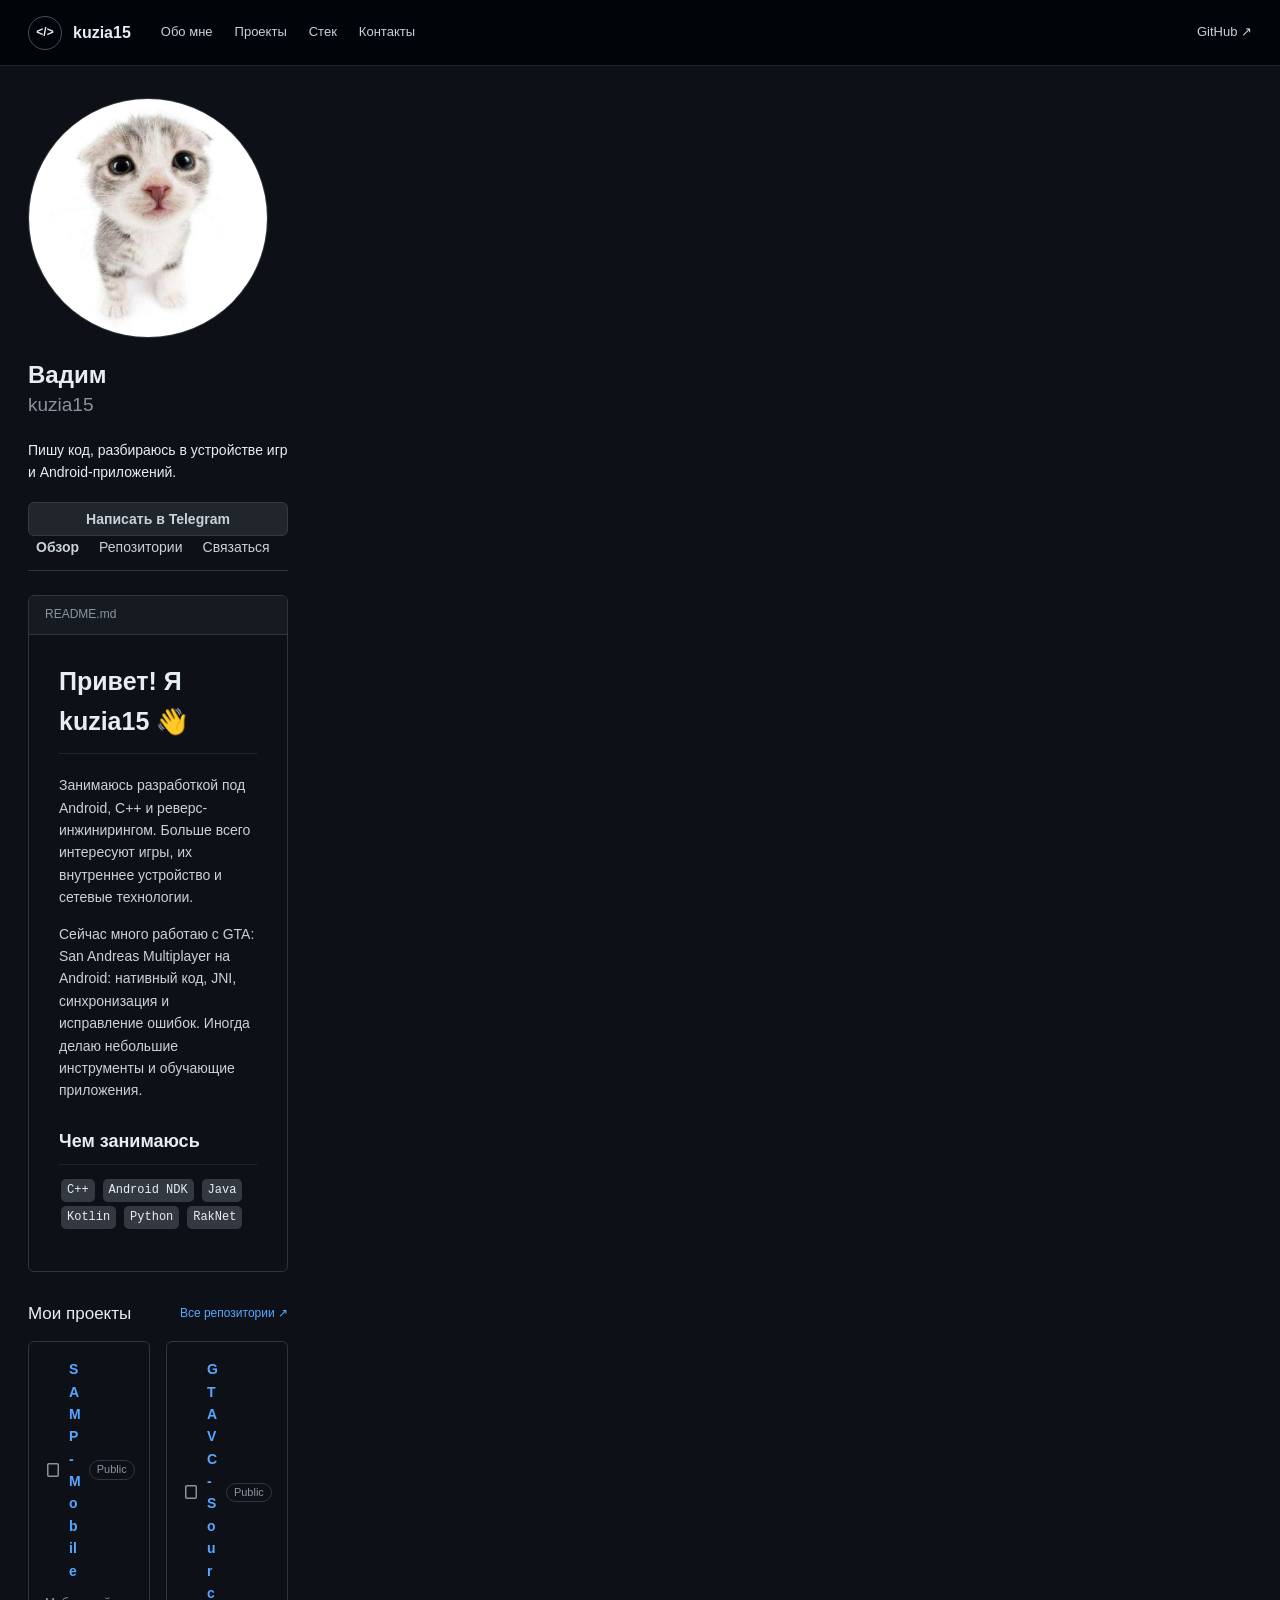
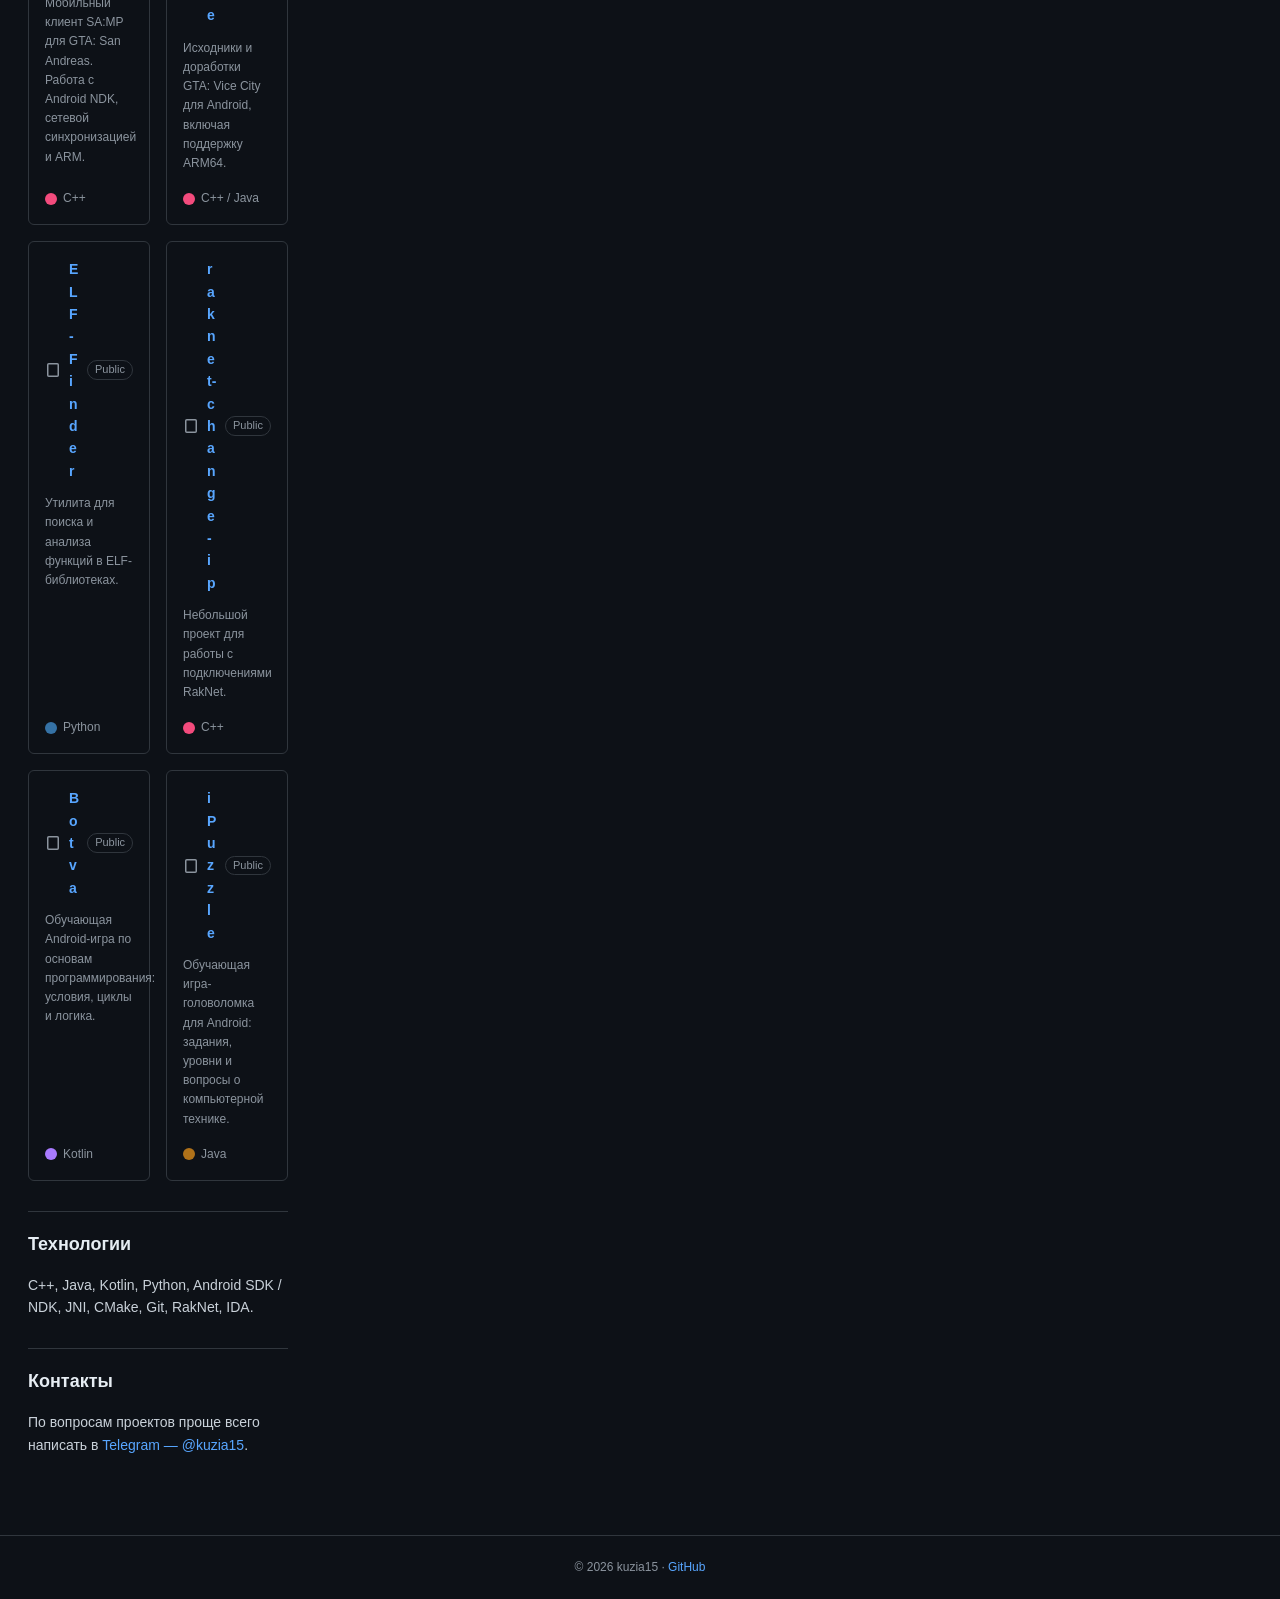
==== index.html @ 4e10a1fd "Fix HTML encoding issues in index.html" ====
<!doctype html><html lang="ru"><head><meta charset="utf-8"><meta name="viewport" content="width=device-width,initial-scale=1"><meta name="theme-color" content="#0d1117"><meta name="description" content="Разработчик на C++/C, Java, Kotlin, Python и немного реверс-инжинер"><title>kuzia15 — проекты и разработка</title><link rel="icon" href="./favicon.svg" type="image/svg+xml"><link rel="stylesheet" href="./style.css?v=5"></head><body><header class="header"><div class="header-inner"><a class="logo" href="#top"><span class="logo-mark">&lt;/&gt;</span><strong>kuzia15</strong></a><nav aria-label="Навигация"><a href="#about">Обо мне</a><a href="#projects">Проекты</a><a href="#stack">Стек</a><a href="#contacts">Контакты</a></nav><a class="header-gh" href="https://github.com/kuzia15" target="_blank" rel="noopener noreferrer">GitHub ↗</a></div></header><main id="top" class="layout"><aside class="sidebar"><img class="avatar" src="./favicon.svg" alt="Аватар kuzia15"><h1>Вадим</h1><div class="handle">kuzia15</div><p class="sidebar-bio">Пишу код, разбираюсь в устройстве игр и Android-приложений.</p><a class="follow" href="https://t.me/kuzia15" target="_blank" rel="noopener noreferrer">Написать в Telegram</a><div class="main-content"><div class="tabs"><a href="#about">Обзор</a><a href="#projects">Репозитории</a><a href="#contacts">Связаться</a></div><section id="about" class="readme"><div class="readme-label">README.md</div><div class="readme-body"><h2>Привет! Я kuzia15 👋</h2><p>Занимаюсь разработкой под Android, C++ и реверс-инжинирингом. Больше всего интересуют игры, их внутреннее устройство и сетевые технологии.</p><p>Сейчас много работаю с GTA: San Andreas Multiplayer на Android: нативный код, JNI, синхронизация и исправление ошибок. Иногда делаю небольшие инструменты и обучающие приложения.</p><h3>Чем занимаюсь</h3><p><code>C++</code> <code>Android NDK</code> <code>Java</code> <code>Kotlin</code> <code>Python</code> <code>RakNet</code></p></div></section><section id="projects" class="projects"><div class="section-heading"><h2>Мои проекты</h2><a href="https://github.com/kuzia15?tab=repositories" target="_blank" rel="noopener noreferrer">Все репозитории ↗</a></div><div class="repo-grid"><article class="repo"><div class="repo-head"><svg class="repo-icon" viewBox="0 0 16 16" fill="currentColor" aria-hidden="true"><path d="M2 2.75A1.75 1.75 0 0 1 3.75 1h8.5A1.75 1.75 0 0 1 14 2.75v10.5A1.75 1.75 0 0 1 12.25 15h-8.5A1.75 1.75 0 0 1 2 13.25Zm1.75-.25a.25.25 0 0 0-.25.25v10.5c0 .138.112.25.25.25h8.5a.25.25 0 0 0 .25-.25V2.75a.25.25 0 0 0-.25-.25Z"/></svg><a href="https://github.com/kuzia15/SAMP-Mobile" target="_blank" rel="noopener noreferrer">SAMP-Mobile</a><span class="public">Public</span></div><p>Мобильный клиент SA:MP для GTA: San Andreas. Работа с Android NDK, сетевой синхронизацией и ARM.</p><div class="repo-bottom"><span class="lang-dot cpp"></span>C++</div></article>
<article class="repo"><div class="repo-head"><svg class="repo-icon" viewBox="0 0 16 16" fill="currentColor" aria-hidden="true"><path d="M2 2.75A1.75 1.75 0 0 1 3.75 1h8.5A1.75 1.75 0 0 1 14 2.75v10.5A1.75 1.75 0 0 1 12.25 15h-8.5A1.75 1.75 0 0 1 2 13.25Zm1.75-.25a.25.25 0 0 0-.25.25v10.5c0 .138.112.25.25.25h8.5a.25.25 0 0 0 .25-.25V2.75a.25.25 0 0 0-.25-.25Z"/></svg><a href="https://github.com/kuzia15/GTAVC-Source" target="_blank" rel="noopener noreferrer">GTAVC-Source</a><span class="public">Public</span></div><p>Исходники и доработки GTA: Vice City для Android, включая поддержку ARM64.</p><div class="repo-bottom"><span class="lang-dot cpp"></span>C++ / Java</div></article>
<article class="repo"><div class="repo-head"><svg class="repo-icon" viewBox="0 0 16 16" fill="currentColor" aria-hidden="true"><path d="M2 2.75A1.75 1.75 0 0 1 3.75 1h8.5A1.75 1.75 0 0 1 14 2.75v10.5A1.75 1.75 0 0 1 12.25 15h-8.5A1.75 1.75 0 0 1 2 13.25Zm1.75-.25a.25.25 0 0 0-.25.25v10.5c0 .138.112.25.25.25h8.5a.25.25 0 0 0 .25-.25V2.75a.25.25 0 0 0-.25-.25Z"/></svg><a href="https://github.com/kuzia15/ELF-Finder" target="_blank" rel="noopener noreferrer">ELF-Finder</a><span class="public">Public</span></div><p>Утилита для поиска и анализа функций в ELF-библиотеках.</p><div class="repo-bottom"><span class="lang-dot python"></span>Python</div></article>
<article class="repo"><div class="repo-head"><svg class="repo-icon" viewBox="0 0 16 16" fill="currentColor" aria-hidden="true"><path d="M2 2.75A1.75 1.75 0 0 1 3.75 1h8.5A1.75 1.75 0 0 1 14 2.75v10.5A1.75 1.75 0 0 1 12.25 15h-8.5A1.75 1.75 0 0 1 2 13.25Zm1.75-.25a.25.25 0 0 0-.25.25v10.5c0 .138.112.25.25.25h8.5a.25.25 0 0 0 .25-.25V2.75a.25.25 0 0 0-.25-.25Z"/></svg><a href="https://github.com/kuzia15/raknet-change-ip" target="_blank" rel="noopener noreferrer">raknet-change-ip</a><span class="public">Public</span></div><p>Небольшой проект для работы с подключениями RakNet.</p><div class="repo-bottom"><span class="lang-dot cpp"></span>C++</div></article>
<article class="repo"><div class="repo-head"><svg class="repo-icon" viewBox="0 0 16 16" fill="currentColor" aria-hidden="true"><path d="M2 2.75A1.75 1.75 0 0 1 3.75 1h8.5A1.75 1.75 0 0 1 14 2.75v10.5A1.75 1.75 0 0 1 12.25 15h-8.5A1.75 1.75 0 0 1 2 13.25Zm1.75-.25a.25.25 0 0 0-.25.25v10.5c0 .138.112.25.25.25h8.5a.25.25 0 0 0 .25-.25V2.75a.25.25 0 0 0-.25-.25Z"/></svg><a href="https://github.com/kuzia15/Botva" target="_blank" rel="noopener noreferrer">Botva</a><span class="public">Public</span></div><p>Обучающая Android-игра по основам программирования: условия, циклы и логика.</p><div class="repo-bottom"><span class="lang-dot kotlin"></span>Kotlin</div></article>
<article class="repo"><div class="repo-head"><svg class="repo-icon" viewBox="0 0 16 16" fill="currentColor" aria-hidden="true"><path d="M2 2.75A1.75 1.75 0 0 1 3.75 1h8.5A1.75 1.75 0 0 1 14 2.75v10.5A1.75 1.75 0 0 1 12.25 15h-8.5A1.75 1.75 0 0 1 2 13.25Zm1.75-.25a.25.25 0 0 0-.25.25v10.5c0 .138.112.25.25.25h8.5a.25.25 0 0 0 .25-.25V2.75a.25.25 0 0 0-.25-.25Z"/></svg><a href="https://github.com/kuzia15/iPuzzle" target="_blank" rel="noopener noreferrer">iPuzzle</a><span class="public">Public</span></div><p>Обучающая игра-головоломка для Android: задания, уровни и вопросы о компьютерной технике.</p><div class="repo-bottom"><span class="lang-dot java"></span>Java</div></article></div></section><section id="stack" class="section-box"><h2>Технологии</h2><p>C++, Java, Kotlin, Python, Android SDK / NDK, JNI, CMake, Git, RakNet, IDA.</p></section><section id="contacts" class="section-box"><h2>Контакты</h2><p>По вопросам проектов проще всего написать в <a href="https://t.me/kuzia15" target="_blank" rel="noopener noreferrer">Telegram — @kuzia15</a>.</p></section></div></main><footer>© 2026 kuzia15 · <a href="https://github.com/kuzia15">GitHub</a></footer></body></html>
---- style.css ----
:root{color-scheme:dark;--bg:#0d1117;--panel:#0d1117;--border:#30363d;--text:#e6edf3;--muted:#8b949e;--link:#58a6ff;--subtle:#161b22}*{box-sizing:border-box}html{scroll-behavior:smooth;scroll-padding-top:90px}body{margin:0;background:var(--bg);color:var(--text);font:14px/1.6 -apple-system,BlinkMacSystemFont,"Segoe UI",sans-serif}a{color:var(--link);text-decoration:none}a:hover{text-decoration:underline}a:focus-visible{outline:2px solid var(--link);outline-offset:3px}h1,h2,h3,p{margin-top:0}.header{background:#010409;border-bottom:1px solid #21262d}.header-inner{max-width:1280px;margin:auto;min-height:65px;padding:12px 28px;display:flex;align-items:center;gap:30px}.logo{display:flex;gap:11px;align-items:center;color:var(--text);font-size:16px}.logo:hover{text-decoration:none}.logo-mark{width:34px;height:34px;border:1px solid #484f58;border-radius:50%;display:grid;place-items:center;font-size:12px;font-weight:700}.header nav{display:flex;gap:22px;flex:1}.header nav a,.header-gh{color:#c9d1d9;font-size:13px}.layout{max-width:1280px;margin:32px auto 65px;padding:0 28px;display:grid;grid-template-columns:260px minmax(0,1fr);gap:32px}.sidebar{min-width:0}.avatar{width:100%;max-width:240px;aspect-ratio:1;object-fit:cover;border:1px solid var(--border);border-radius:50%;background:var(--subtle)}.sidebar h1{font-size:24px;line-height:1.25;margin:16px 0 0}.handle{font-size:19px;color:var(--muted);font-weight:300}.sidebar-bio{margin:18px 0}.follow{display:block;text-align:center;background:#21262d;color:#c9d1d9;border:1px solid #363b42;border-radius:6px;font-weight:600;padding:5px 10px}.follow:hover{background:#30363d;text-decoration:none}.sidebar-links{display:flex;flex-direction:column;gap:8px;margin-top:22px}.sidebar-links a{color:#c9d1d9}.main-content{min-width:0}.tabs{display:flex;gap:20px;border-bottom:1px solid var(--border);margin-bottom:24px;padding:0 8px 12px}.tabs a{color:#c9d1d9}.tabs a:first-child{font-weight:600}.readme{border:1px solid var(--border);border-radius:6px;overflow:hidden}.readme-label{background:var(--subtle);padding:9px 16px;border-bottom:1px solid var(--border);font-size:12px;color:var(--muted)}.readme-body{padding:26px 30px}.readme h2{font-size:25px;border-bottom:1px solid #21262d;padding-bottom:12px}.readme h3{font-size:18px;margin:25px 0 12px;border-bottom:1px solid #21262d;padding-bottom:8px}.readme p{color:#c9d1d9}.readme code{display:inline-block;background:#6e768166;padding:2px 6px;margin:2px;border-radius:5px;color:#e6edf3;font-size:12px}.section-heading{display:flex;justify-content:space-between;align-items:center;gap:10px;margin:28px 0 14px}.section-heading h2{font-size:17px;font-weight:500;margin:0}.section-heading>a{font-size:12px}.repo-grid{display:grid;grid-template-columns:repeat(2,minmax(0,1fr));gap:16px}.repo{border:1px solid var(--border);border-radius:6px;padding:16px;min-height:145px;display:flex;flex-direction:column}.repo:hover{border-color:#484f58}.repo-head{display:flex;align-items:center;gap:8px;min-width:0}.repo-icon{height:16px;width:16px;flex-shrink:0;color:var(--muted)}.repo-head a{font-weight:600;overflow-wrap:anywhere}.public{border:1px solid var(--border);border-radius:20px;padding:0 7px;font-size:11px;color:var(--muted);margin-left:auto}.repo p{font-size:12px;color:var(--muted);margin:12px 0 16px}.repo-bottom{margin-top:auto;color:var(--muted);font-size:12px;display:flex;align-items:center;gap:6px}.lang-dot{width:12px;height:12px;border-radius:50%;display:inline-block}.cpp{background:#f34b7d}.python{background:#3572a5}.kotlin{background:#a97bff}.java{background:#b07219}.section-box{margin-top:30px;border-top:1px solid var(--border);padding-top:18px}.section-box h2{font-size:18px}.section-box p{color:#c9d1d9}footer{border-top:1px solid var(--border);padding:22px;text-align:center;font-size:12px;color:var(--muted)}@media(max-width:850px){.layout{grid-template-columns:200px minmax(0,1fr);gap:24px}.header-inner{padding:12px 18px}.repo-grid{grid-template-columns:1fr}}@media(max-width:650px){.header-inner{flex-wrap:wrap;gap:10px}.header nav{order:3;width:100%;flex:auto;overflow-x:auto;gap:18px;white-space:nowrap}.header-gh{margin-left:auto}.layout{display:block;padding:0 16px;margin:20px auto 45px}.sidebar{display:grid;grid-template-columns:75px minmax(0,1fr);column-gap:15px;align-items:start;margin-bottom:26px}.avatar{width:75px;grid-row:span 3}.sidebar h1{margin:2px 0 0;font-size:21px}.handle{font-size:15px}.sidebar-bio{margin:3px 0 0;font-size:13px}.follow,.sidebar-links{grid-column:1/-1}.follow{margin-top:14px}.sidebar-links{flex-direction:row;flex-wrap:wrap;gap:8px 16px;margin-top:12px}.tabs{gap:16px;overflow-x:auto;white-space:nowrap}.readme-body{padding:20px 17px}.readme h2{font-size:21px}.section-heading{align-items:flex-start}.repo-grid{grid-template-columns:1fr}.repo{min-height:130px}}@media(prefers-reduced-motion:reduce){html{scroll-behavior:auto}}
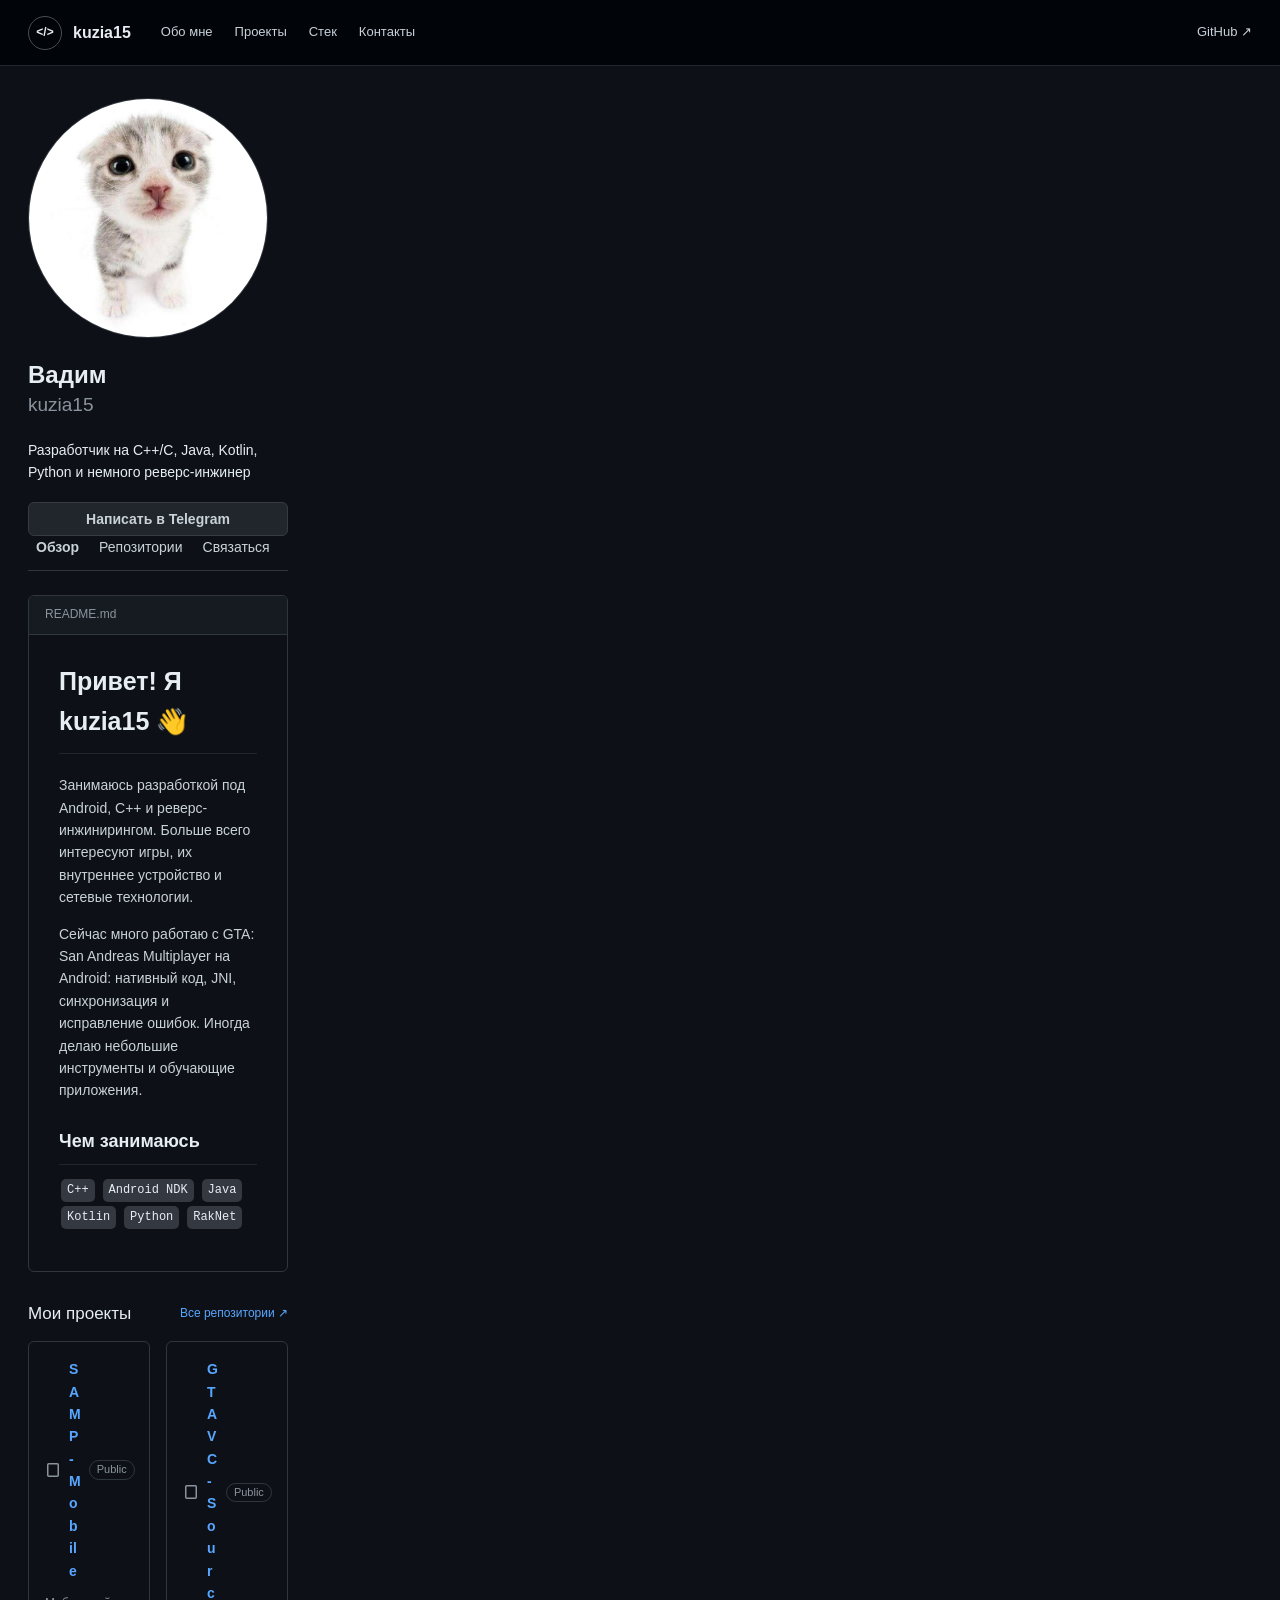
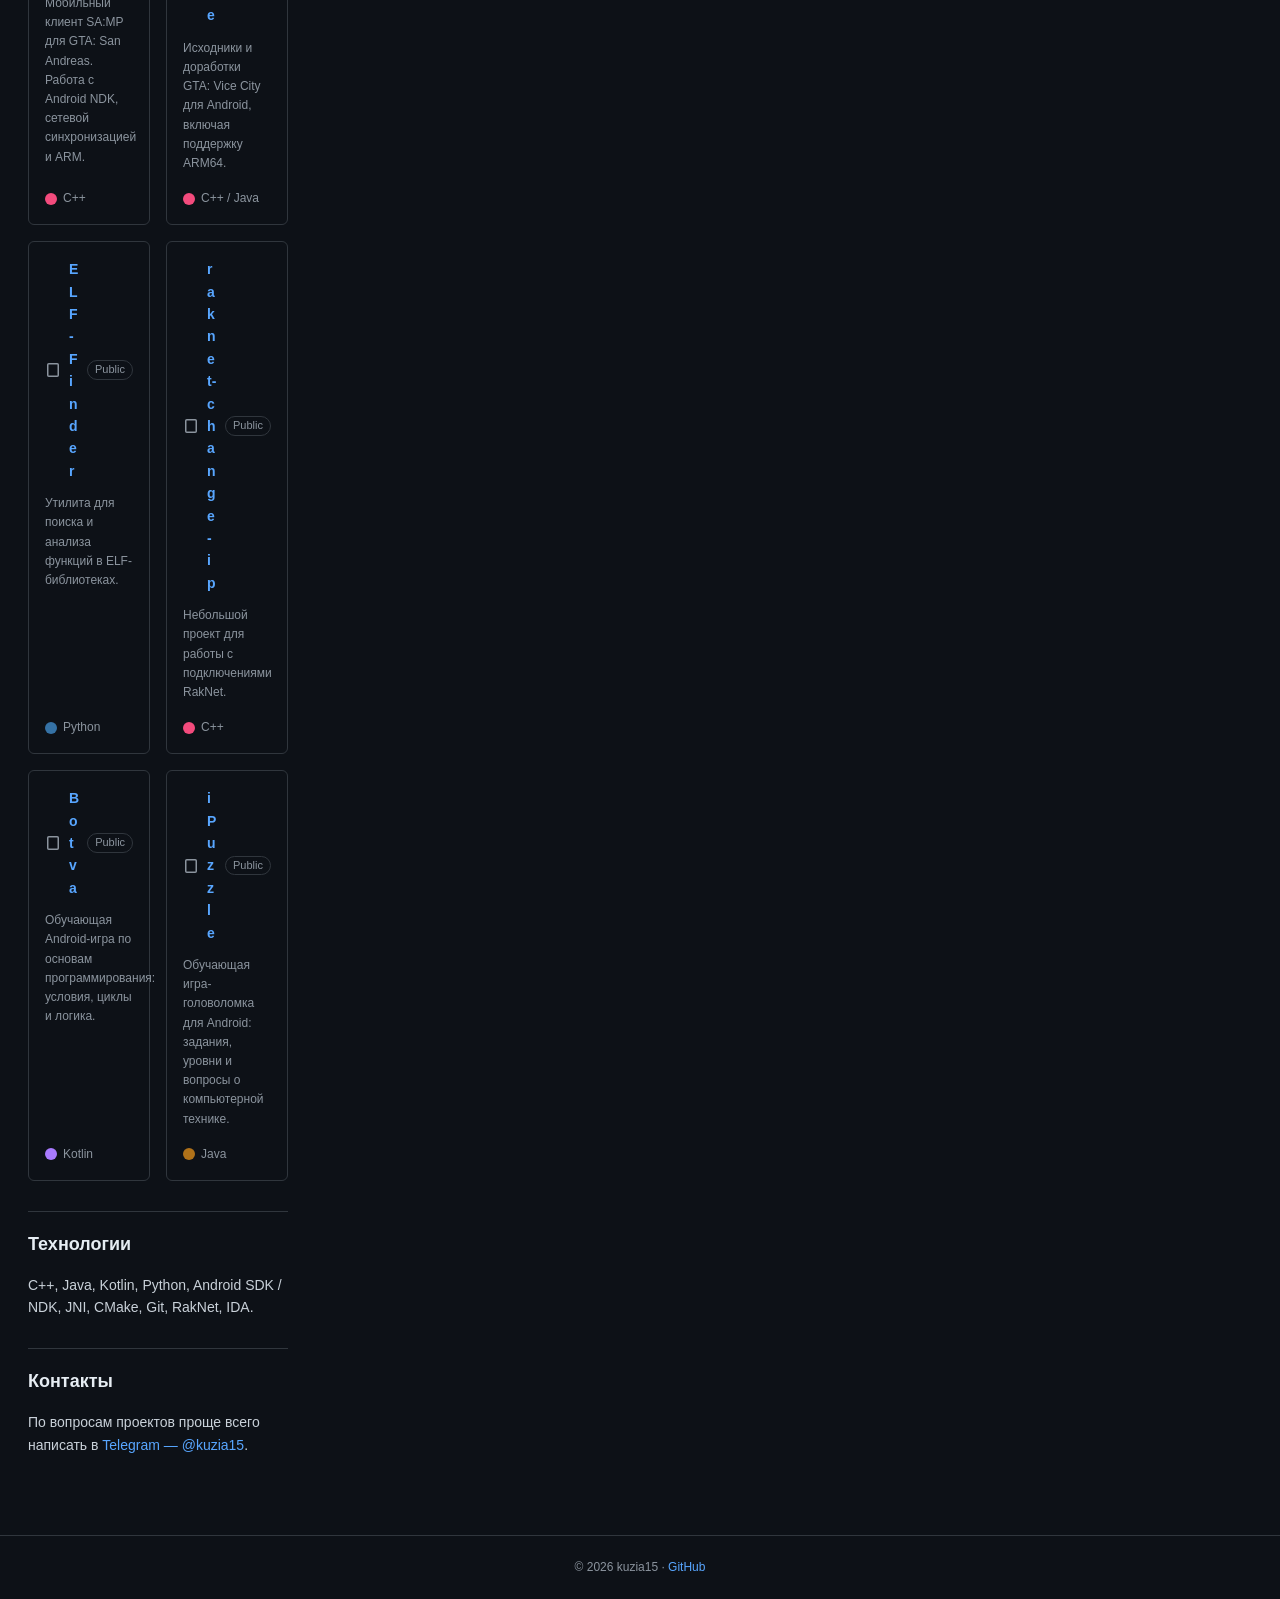
==== commit abf3a25e: "Fix HTML encoding issues in index.html" ====
--- a/index.html
+++ b/index.html
@@ -1,4 +1,4 @@
-<!doctype html><html lang="ru"><head><meta charset="utf-8"><meta name="viewport" content="width=device-width,initial-scale=1"><meta name="theme-color" content="#0d1117"><meta name="description" content="Разработчик на C++/C, Java, Kotlin, Python и немного реверс-инжинер"><title>kuzia15 — проекты и разработка</title><link rel="icon" href="./favicon.svg" type="image/svg+xml"><link rel="stylesheet" href="./style.css?v=5"></head><body><header class="header"><div class="header-inner"><a class="logo" href="#top"><span class="logo-mark">&lt;/&gt;</span><strong>kuzia15</strong></a><nav aria-label="Навигация"><a href="#about">Обо мне</a><a href="#projects">Проекты</a><a href="#stack">Стек</a><a href="#contacts">Контакты</a></nav><a class="header-gh" href="https://github.com/kuzia15" target="_blank" rel="noopener noreferrer">GitHub ↗</a></div></header><main id="top" class="layout"><aside class="sidebar"><img class="avatar" src="./favicon.svg" alt="Аватар kuzia15"><h1>Вадим</h1><div class="handle">kuzia15</div><p class="sidebar-bio">Пишу код, разбираюсь в устройстве игр и Android-приложений.</p><a class="follow" href="https://t.me/kuzia15" target="_blank" rel="noopener noreferrer">Написать в Telegram</a><div class="main-content"><div class="tabs"><a href="#about">Обзор</a><a href="#projects">Репозитории</a><a href="#contacts">Связаться</a></div><section id="about" class="readme"><div class="readme-label">README.md</div><div class="readme-body"><h2>Привет! Я kuzia15 👋</h2><p>Занимаюсь разработкой под Android, C++ и реверс-инжинирингом. Больше всего интересуют игры, их внутреннее устройство и сетевые технологии.</p><p>Сейчас много работаю с GTA: San Andreas Multiplayer на Android: нативный код, JNI, синхронизация и исправление ошибок. Иногда делаю небольшие инструменты и обучающие приложения.</p><h3>Чем занимаюсь</h3><p><code>C++</code> <code>Android NDK</code> <code>Java</code> <code>Kotlin</code> <code>Python</code> <code>RakNet</code></p></div></section><section id="projects" class="projects"><div class="section-heading"><h2>Мои проекты</h2><a href="https://github.com/kuzia15?tab=repositories" target="_blank" rel="noopener noreferrer">Все репозитории ↗</a></div><div class="repo-grid"><article class="repo"><div class="repo-head"><svg class="repo-icon" viewBox="0 0 16 16" fill="currentColor" aria-hidden="true"><path d="M2 2.75A1.75 1.75 0 0 1 3.75 1h8.5A1.75 1.75 0 0 1 14 2.75v10.5A1.75 1.75 0 0 1 12.25 15h-8.5A1.75 1.75 0 0 1 2 13.25Zm1.75-.25a.25.25 0 0 0-.25.25v10.5c0 .138.112.25.25.25h8.5a.25.25 0 0 0 .25-.25V2.75a.25.25 0 0 0-.25-.25Z"/></svg><a href="https://github.com/kuzia15/SAMP-Mobile" target="_blank" rel="noopener noreferrer">SAMP-Mobile</a><span class="public">Public</span></div><p>Мобильный клиент SA:MP для GTA: San Andreas. Работа с Android NDK, сетевой синхронизацией и ARM.</p><div class="repo-bottom"><span class="lang-dot cpp"></span>C++</div></article>
+<!doctype html><html lang="ru"><head><meta charset="utf-8"><meta name="viewport" content="width=device-width,initial-scale=1"><meta name="theme-color" content="#0d1117"><meta name="description" content="Разработчик на C++/C, Java, Kotlin, Python и немного реверс-инжинер"><title>kuzia15 — проекты и разработка</title><link rel="icon" href="./favicon.svg" type="image/svg+xml"><link rel="stylesheet" href="./style.css?v=5"></head><body><header class="header"><div class="header-inner"><a class="logo" href="#top"><span class="logo-mark">&lt;/&gt;</span><strong>kuzia15</strong></a><nav aria-label="Навигация"><a href="#about">Обо мне</a><a href="#projects">Проекты</a><a href="#stack">Стек</a><a href="#contacts">Контакты</a></nav><a class="header-gh" href="https://github.com/kuzia15" target="_blank" rel="noopener noreferrer">GitHub ↗</a></div></header><main id="top" class="layout"><aside class="sidebar"><img class="avatar" src="./favicon.svg" alt="Аватар kuzia15"><h1>Вадим</h1><div class="handle">kuzia15</div><p class="sidebar-bio">Разработчик на C++/C, Java, Kotlin, Python и немного реверс-инжинер</p><a class="follow" href="https://t.me/kuzia15" target="_blank" rel="noopener noreferrer">Написать в Telegram</a><div class="main-content"><div class="tabs"><a href="#about">Обзор</a><a href="#projects">Репозитории</a><a href="#contacts">Связаться</a></div><section id="about" class="readme"><div class="readme-label">README.md</div><div class="readme-body"><h2>Привет! Я kuzia15 👋</h2><p>Занимаюсь разработкой под Android, C++ и реверс-инжинирингом. Больше всего интересуют игры, их внутреннее устройство и сетевые технологии.</p><p>Сейчас много работаю с GTA: San Andreas Multiplayer на Android: нативный код, JNI, синхронизация и исправление ошибок. Иногда делаю небольшие инструменты и обучающие приложения.</p><h3>Чем занимаюсь</h3><p><code>C++</code> <code>Android NDK</code> <code>Java</code> <code>Kotlin</code> <code>Python</code> <code>RakNet</code></p></div></section><section id="projects" class="projects"><div class="section-heading"><h2>Мои проекты</h2><a href="https://github.com/kuzia15?tab=repositories" target="_blank" rel="noopener noreferrer">Все репозитории ↗</a></div><div class="repo-grid"><article class="repo"><div class="repo-head"><svg class="repo-icon" viewBox="0 0 16 16" fill="currentColor" aria-hidden="true"><path d="M2 2.75A1.75 1.75 0 0 1 3.75 1h8.5A1.75 1.75 0 0 1 14 2.75v10.5A1.75 1.75 0 0 1 12.25 15h-8.5A1.75 1.75 0 0 1 2 13.25Zm1.75-.25a.25.25 0 0 0-.25.25v10.5c0 .138.112.25.25.25h8.5a.25.25 0 0 0 .25-.25V2.75a.25.25 0 0 0-.25-.25Z"/></svg><a href="https://github.com/kuzia15/SAMP-Mobile" target="_blank" rel="noopener noreferrer">SAMP-Mobile</a><span class="public">Public</span></div><p>Мобильный клиент SA:MP для GTA: San Andreas. Работа с Android NDK, сетевой синхронизацией и ARM.</p><div class="repo-bottom"><span class="lang-dot cpp"></span>C++</div></article>
 <article class="repo"><div class="repo-head"><svg class="repo-icon" viewBox="0 0 16 16" fill="currentColor" aria-hidden="true"><path d="M2 2.75A1.75 1.75 0 0 1 3.75 1h8.5A1.75 1.75 0 0 1 14 2.75v10.5A1.75 1.75 0 0 1 12.25 15h-8.5A1.75 1.75 0 0 1 2 13.25Zm1.75-.25a.25.25 0 0 0-.25.25v10.5c0 .138.112.25.25.25h8.5a.25.25 0 0 0 .25-.25V2.75a.25.25 0 0 0-.25-.25Z"/></svg><a href="https://github.com/kuzia15/GTAVC-Source" target="_blank" rel="noopener noreferrer">GTAVC-Source</a><span class="public">Public</span></div><p>Исходники и доработки GTA: Vice City для Android, включая поддержку ARM64.</p><div class="repo-bottom"><span class="lang-dot cpp"></span>C++ / Java</div></article>
 <article class="repo"><div class="repo-head"><svg class="repo-icon" viewBox="0 0 16 16" fill="currentColor" aria-hidden="true"><path d="M2 2.75A1.75 1.75 0 0 1 3.75 1h8.5A1.75 1.75 0 0 1 14 2.75v10.5A1.75 1.75 0 0 1 12.25 15h-8.5A1.75 1.75 0 0 1 2 13.25Zm1.75-.25a.25.25 0 0 0-.25.25v10.5c0 .138.112.25.25.25h8.5a.25.25 0 0 0 .25-.25V2.75a.25.25 0 0 0-.25-.25Z"/></svg><a href="https://github.com/kuzia15/ELF-Finder" target="_blank" rel="noopener noreferrer">ELF-Finder</a><span class="public">Public</span></div><p>Утилита для поиска и анализа функций в ELF-библиотеках.</p><div class="repo-bottom"><span class="lang-dot python"></span>Python</div></article>
 <article class="repo"><div class="repo-head"><svg class="repo-icon" viewBox="0 0 16 16" fill="currentColor" aria-hidden="true"><path d="M2 2.75A1.75 1.75 0 0 1 3.75 1h8.5A1.75 1.75 0 0 1 14 2.75v10.5A1.75 1.75 0 0 1 12.25 15h-8.5A1.75 1.75 0 0 1 2 13.25Zm1.75-.25a.25.25 0 0 0-.25.25v10.5c0 .138.112.25.25.25h8.5a.25.25 0 0 0 .25-.25V2.75a.25.25 0 0 0-.25-.25Z"/></svg><a href="https://github.com/kuzia15/raknet-change-ip" target="_blank" rel="noopener noreferrer">raknet-change-ip</a><span class="public">Public</span></div><p>Небольшой проект для работы с подключениями RakNet.</p><div class="repo-bottom"><span class="lang-dot cpp"></span>C++</div></article>
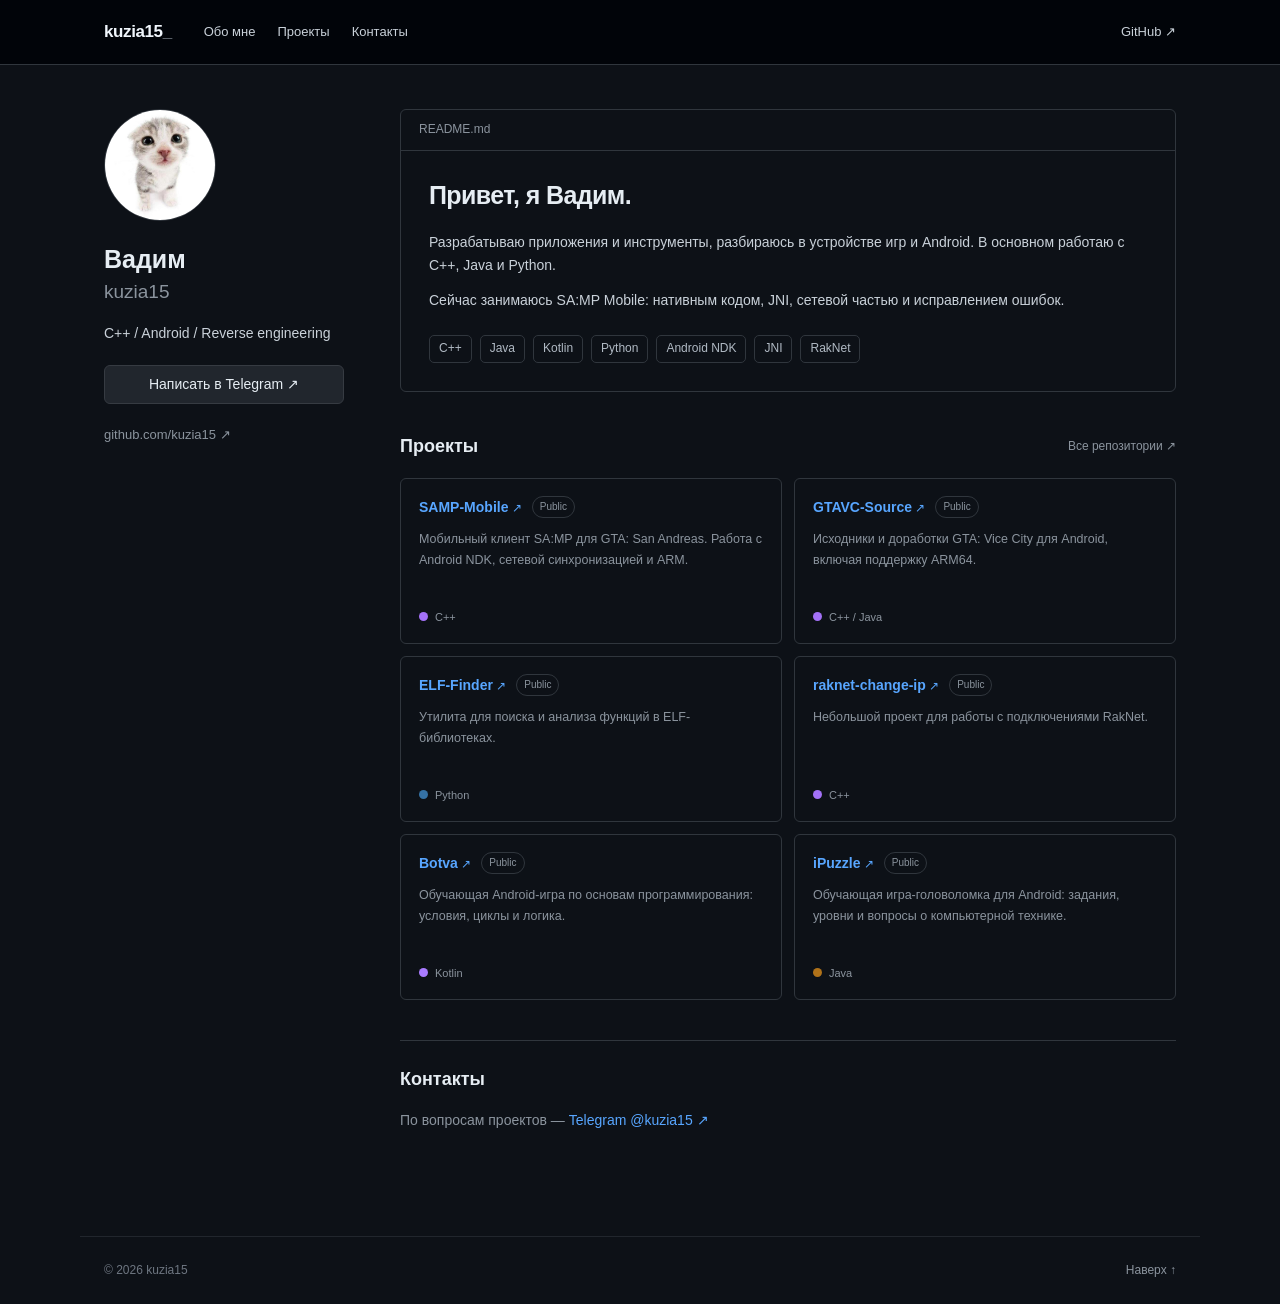
==== commit 5aa6b199: "Add files via upload" ====
--- a/index.html
+++ b/index.html
@@ -1,6 +1,84 @@
-<!doctype html><html lang="ru"><head><meta charset="utf-8"><meta name="viewport" content="width=device-width,initial-scale=1"><meta name="theme-color" content="#0d1117"><meta name="description" content="Разработчик на C++/C, Java, Kotlin, Python и немного реверс-инжинер"><title>kuzia15 — проекты и разработка</title><link rel="icon" href="./favicon.svg" type="image/svg+xml"><link rel="stylesheet" href="./style.css?v=5"></head><body><header class="header"><div class="header-inner"><a class="logo" href="#top"><span class="logo-mark">&lt;/&gt;</span><strong>kuzia15</strong></a><nav aria-label="Навигация"><a href="#about">Обо мне</a><a href="#projects">Проекты</a><a href="#stack">Стек</a><a href="#contacts">Контакты</a></nav><a class="header-gh" href="https://github.com/kuzia15" target="_blank" rel="noopener noreferrer">GitHub ↗</a></div></header><main id="top" class="layout"><aside class="sidebar"><img class="avatar" src="./favicon.svg" alt="Аватар kuzia15"><h1>Вадим</h1><div class="handle">kuzia15</div><p class="sidebar-bio">Разработчик на C++/C, Java, Kotlin, Python и немного реверс-инжинер</p><a class="follow" href="https://t.me/kuzia15" target="_blank" rel="noopener noreferrer">Написать в Telegram</a><div class="main-content"><div class="tabs"><a href="#about">Обзор</a><a href="#projects">Репозитории</a><a href="#contacts">Связаться</a></div><section id="about" class="readme"><div class="readme-label">README.md</div><div class="readme-body"><h2>Привет! Я kuzia15 👋</h2><p>Занимаюсь разработкой под Android, C++ и реверс-инжинирингом. Больше всего интересуют игры, их внутреннее устройство и сетевые технологии.</p><p>Сейчас много работаю с GTA: San Andreas Multiplayer на Android: нативный код, JNI, синхронизация и исправление ошибок. Иногда делаю небольшие инструменты и обучающие приложения.</p><h3>Чем занимаюсь</h3><p><code>C++</code> <code>Android NDK</code> <code>Java</code> <code>Kotlin</code> <code>Python</code> <code>RakNet</code></p></div></section><section id="projects" class="projects"><div class="section-heading"><h2>Мои проекты</h2><a href="https://github.com/kuzia15?tab=repositories" target="_blank" rel="noopener noreferrer">Все репозитории ↗</a></div><div class="repo-grid"><article class="repo"><div class="repo-head"><svg class="repo-icon" viewBox="0 0 16 16" fill="currentColor" aria-hidden="true"><path d="M2 2.75A1.75 1.75 0 0 1 3.75 1h8.5A1.75 1.75 0 0 1 14 2.75v10.5A1.75 1.75 0 0 1 12.25 15h-8.5A1.75 1.75 0 0 1 2 13.25Zm1.75-.25a.25.25 0 0 0-.25.25v10.5c0 .138.112.25.25.25h8.5a.25.25 0 0 0 .25-.25V2.75a.25.25 0 0 0-.25-.25Z"/></svg><a href="https://github.com/kuzia15/SAMP-Mobile" target="_blank" rel="noopener noreferrer">SAMP-Mobile</a><span class="public">Public</span></div><p>Мобильный клиент SA:MP для GTA: San Andreas. Работа с Android NDK, сетевой синхронизацией и ARM.</p><div class="repo-bottom"><span class="lang-dot cpp"></span>C++</div></article>
-<article class="repo"><div class="repo-head"><svg class="repo-icon" viewBox="0 0 16 16" fill="currentColor" aria-hidden="true"><path d="M2 2.75A1.75 1.75 0 0 1 3.75 1h8.5A1.75 1.75 0 0 1 14 2.75v10.5A1.75 1.75 0 0 1 12.25 15h-8.5A1.75 1.75 0 0 1 2 13.25Zm1.75-.25a.25.25 0 0 0-.25.25v10.5c0 .138.112.25.25.25h8.5a.25.25 0 0 0 .25-.25V2.75a.25.25 0 0 0-.25-.25Z"/></svg><a href="https://github.com/kuzia15/GTAVC-Source" target="_blank" rel="noopener noreferrer">GTAVC-Source</a><span class="public">Public</span></div><p>Исходники и доработки GTA: Vice City для Android, включая поддержку ARM64.</p><div class="repo-bottom"><span class="lang-dot cpp"></span>C++ / Java</div></article>
-<article class="repo"><div class="repo-head"><svg class="repo-icon" viewBox="0 0 16 16" fill="currentColor" aria-hidden="true"><path d="M2 2.75A1.75 1.75 0 0 1 3.75 1h8.5A1.75 1.75 0 0 1 14 2.75v10.5A1.75 1.75 0 0 1 12.25 15h-8.5A1.75 1.75 0 0 1 2 13.25Zm1.75-.25a.25.25 0 0 0-.25.25v10.5c0 .138.112.25.25.25h8.5a.25.25 0 0 0 .25-.25V2.75a.25.25 0 0 0-.25-.25Z"/></svg><a href="https://github.com/kuzia15/ELF-Finder" target="_blank" rel="noopener noreferrer">ELF-Finder</a><span class="public">Public</span></div><p>Утилита для поиска и анализа функций в ELF-библиотеках.</p><div class="repo-bottom"><span class="lang-dot python"></span>Python</div></article>
-<article class="repo"><div class="repo-head"><svg class="repo-icon" viewBox="0 0 16 16" fill="currentColor" aria-hidden="true"><path d="M2 2.75A1.75 1.75 0 0 1 3.75 1h8.5A1.75 1.75 0 0 1 14 2.75v10.5A1.75 1.75 0 0 1 12.25 15h-8.5A1.75 1.75 0 0 1 2 13.25Zm1.75-.25a.25.25 0 0 0-.25.25v10.5c0 .138.112.25.25.25h8.5a.25.25 0 0 0 .25-.25V2.75a.25.25 0 0 0-.25-.25Z"/></svg><a href="https://github.com/kuzia15/raknet-change-ip" target="_blank" rel="noopener noreferrer">raknet-change-ip</a><span class="public">Public</span></div><p>Небольшой проект для работы с подключениями RakNet.</p><div class="repo-bottom"><span class="lang-dot cpp"></span>C++</div></article>
-<article class="repo"><div class="repo-head"><svg class="repo-icon" viewBox="0 0 16 16" fill="currentColor" aria-hidden="true"><path d="M2 2.75A1.75 1.75 0 0 1 3.75 1h8.5A1.75 1.75 0 0 1 14 2.75v10.5A1.75 1.75 0 0 1 12.25 15h-8.5A1.75 1.75 0 0 1 2 13.25Zm1.75-.25a.25.25 0 0 0-.25.25v10.5c0 .138.112.25.25.25h8.5a.25.25 0 0 0 .25-.25V2.75a.25.25 0 0 0-.25-.25Z"/></svg><a href="https://github.com/kuzia15/Botva" target="_blank" rel="noopener noreferrer">Botva</a><span class="public">Public</span></div><p>Обучающая Android-игра по основам программирования: условия, циклы и логика.</p><div class="repo-bottom"><span class="lang-dot kotlin"></span>Kotlin</div></article>
-<article class="repo"><div class="repo-head"><svg class="repo-icon" viewBox="0 0 16 16" fill="currentColor" aria-hidden="true"><path d="M2 2.75A1.75 1.75 0 0 1 3.75 1h8.5A1.75 1.75 0 0 1 14 2.75v10.5A1.75 1.75 0 0 1 12.25 15h-8.5A1.75 1.75 0 0 1 2 13.25Zm1.75-.25a.25.25 0 0 0-.25.25v10.5c0 .138.112.25.25.25h8.5a.25.25 0 0 0 .25-.25V2.75a.25.25 0 0 0-.25-.25Z"/></svg><a href="https://github.com/kuzia15/iPuzzle" target="_blank" rel="noopener noreferrer">iPuzzle</a><span class="public">Public</span></div><p>Обучающая игра-головоломка для Android: задания, уровни и вопросы о компьютерной технике.</p><div class="repo-bottom"><span class="lang-dot java"></span>Java</div></article></div></section><section id="stack" class="section-box"><h2>Технологии</h2><p>C++, Java, Kotlin, Python, Android SDK / NDK, JNI, CMake, Git, RakNet, IDA.</p></section><section id="contacts" class="section-box"><h2>Контакты</h2><p>По вопросам проектов проще всего написать в <a href="https://t.me/kuzia15" target="_blank" rel="noopener noreferrer">Telegram — @kuzia15</a>.</p></section></div></main><footer>© 2026 kuzia15 · <a href="https://github.com/kuzia15">GitHub</a></footer></body></html>
+<!doctype html>
+<html lang="ru">
+<head>
+  <meta charset="utf-8">
+  <meta name="viewport" content="width=device-width, initial-scale=1">
+  <meta name="theme-color" content="#0d1117">
+  <meta name="description" content="kuzia15 — разработка, Android, C++ и реверс-инжиниринг.">
+  <title>kuzia15 — разработчик</title>
+  <link rel="icon" href="./favicon.svg" type="image/svg+xml">
+  <link rel="stylesheet" href="./style.css?v=7">
+</head>
+<body>
+  <header class="site-header">
+    <div class="header-inner">
+      <a class="brand" href="#top">kuzia15<span class="brand-cursor">_</span></a>
+      <nav aria-label="Основная навигация">
+        <a href="#about">Обо мне</a>
+        <a href="#projects">Проекты</a>
+        <a href="#contacts">Контакты</a>
+      </nav>
+      <a class="github-link" href="https://github.com/kuzia15" target="_blank" rel="noopener noreferrer">GitHub ↗</a>
+    </div>
+  </header>
+  <main id="top" class="page">
+    <aside class="profile">
+      <img class="avatar" src="./favicon.svg" alt="Аватар kuzia15" width="112" height="112">
+      <h1>Вадим</h1>
+      <p class="username">kuzia15</p>
+      <p class="profile-description">C++ / Android / Reverse engineering</p>
+      <a class="contact-button" href="https://t.me/kuzia15" target="_blank" rel="noopener noreferrer">Написать в Telegram ↗</a>
+      <div class="profile-links"><a href="https://github.com/kuzia15" target="_blank" rel="noopener noreferrer">github.com/kuzia15 ↗</a></div>
+    </aside>
+    <div class="content">
+      <section id="about" class="about">
+        <p class="eyebrow">README.md</p>
+        <h2>Привет, я Вадим.</h2>
+        <p>Разрабатываю приложения и инструменты, разбираюсь в устройстве игр и Android. В основном работаю с C++, Java и Python.</p>
+        <p>Сейчас занимаюсь SA:MP Mobile: нативным кодом, JNI, сетевой частью и исправлением ошибок.</p>
+        <div class="skills" aria-label="Технологии"><span>C++</span><span>Java</span><span>Kotlin</span><span>Python</span><span>Android NDK</span><span>JNI</span><span>RakNet</span></div>
+      </section>
+      <section id="projects" class="projects-section">
+        <div class="section-title"><h2>Проекты</h2><a href="https://github.com/kuzia15?tab=repositories" target="_blank" rel="noopener noreferrer">Все репозитории ↗</a></div>
+        <div class="projects-grid">
+          <article class="project">
+  <div class="project-top"><a href="https://github.com/kuzia15/SAMP-Mobile" target="_blank" rel="noopener noreferrer">SAMP-Mobile<span aria-hidden="true"> ↗</span></a><span class="visibility">Public</span></div>
+  <p>Мобильный клиент SA:MP для GTA: San Andreas. Работа с Android NDK, сетевой синхронизацией и ARM.</p>
+  <span class="language"><span class="dot"></span>C++</span>
+</article>
+<article class="project">
+  <div class="project-top"><a href="https://github.com/kuzia15/GTAVC-Source" target="_blank" rel="noopener noreferrer">GTAVC-Source<span aria-hidden="true"> ↗</span></a><span class="visibility">Public</span></div>
+  <p>Исходники и доработки GTA: Vice City для Android, включая поддержку ARM64.</p>
+  <span class="language"><span class="dot"></span>C++ / Java</span>
+</article>
+<article class="project">
+  <div class="project-top"><a href="https://github.com/kuzia15/ELF-Finder" target="_blank" rel="noopener noreferrer">ELF-Finder<span aria-hidden="true"> ↗</span></a><span class="visibility">Public</span></div>
+  <p>Утилита для поиска и анализа функций в ELF-библиотеках.</p>
+  <span class="language"><span class="dot"></span>Python</span>
+</article>
+<article class="project">
+  <div class="project-top"><a href="https://github.com/kuzia15/raknet-change-ip" target="_blank" rel="noopener noreferrer">raknet-change-ip<span aria-hidden="true"> ↗</span></a><span class="visibility">Public</span></div>
+  <p>Небольшой проект для работы с подключениями RakNet.</p>
+  <span class="language"><span class="dot"></span>C++</span>
+</article>
+<article class="project">
+  <div class="project-top"><a href="https://github.com/kuzia15/Botva" target="_blank" rel="noopener noreferrer">Botva<span aria-hidden="true"> ↗</span></a><span class="visibility">Public</span></div>
+  <p>Обучающая Android-игра по основам программирования: условия, циклы и логика.</p>
+  <span class="language"><span class="dot"></span>Kotlin</span>
+</article>
+<article class="project">
+  <div class="project-top"><a href="https://github.com/kuzia15/iPuzzle" target="_blank" rel="noopener noreferrer">iPuzzle<span aria-hidden="true"> ↗</span></a><span class="visibility">Public</span></div>
+  <p>Обучающая игра-головоломка для Android: задания, уровни и вопросы о компьютерной технике.</p>
+  <span class="language"><span class="dot"></span>Java</span>
+</article>
+        </div>
+      </section>
+      <section id="contacts" class="contacts">
+        <h2>Контакты</h2>
+        <p>По вопросам проектов — <a href="https://t.me/kuzia15" target="_blank" rel="noopener noreferrer">Telegram @kuzia15 ↗</a></p>
+      </section>
+    </div>
+  </main>
+  <footer class="footer"><span>© 2026 kuzia15</span><a href="#top">Наверх ↑</a></footer>
+</body>
+</html>
--- a/style.css
+++ b/style.css
@@ -1 +1 @@
- :root{color-scheme:dark;--bg:#0d1117;--panel:#0d1117;--border:#30363d;--text:#e6edf3;--muted:#8b949e;--link:#58a6ff;--subtle:#161b22}*{box-sizing:border-box}html{scroll-behavior:smooth;scroll-padding-top:90px}body{margin:0;background:var(--bg);color:var(--text);font:14px/1.6 -apple-system,BlinkMacSystemFont,"Segoe UI",sans-serif}a{color:var(--link);text-decoration:none}a:hover{text-decoration:underline}a:focus-visible{outline:2px solid var(--link);outline-offset:3px}h1,h2,h3,p{margin-top:0}.header{background:#010409;border-bottom:1px solid #21262d}.header-inner{max-width:1280px;margin:auto;min-height:65px;padding:12px 28px;display:flex;align-items:center;gap:30px}.logo{display:flex;gap:11px;align-items:center;color:var(--text);font-size:16px}.logo:hover{text-decoration:none}.logo-mark{width:34px;height:34px;border:1px solid #484f58;border-radius:50%;display:grid;place-items:center;font-size:12px;font-weight:700}.header nav{display:flex;gap:22px;flex:1}.header nav a,.header-gh{color:#c9d1d9;font-size:13px}.layout{max-width:1280px;margin:32px auto 65px;padding:0 28px;display:grid;grid-template-columns:260px minmax(0,1fr);gap:32px}.sidebar{min-width:0}.avatar{width:100%;max-width:240px;aspect-ratio:1;object-fit:cover;border:1px solid var(--border);border-radius:50%;background:var(--subtle)}.sidebar h1{font-size:24px;line-height:1.25;margin:16px 0 0}.handle{font-size:19px;color:var(--muted);font-weight:300}.sidebar-bio{margin:18px 0}.follow{display:block;text-align:center;background:#21262d;color:#c9d1d9;border:1px solid #363b42;border-radius:6px;font-weight:600;padding:5px 10px}.follow:hover{background:#30363d;text-decoration:none}.sidebar-links{display:flex;flex-direction:column;gap:8px;margin-top:22px}.sidebar-links a{color:#c9d1d9}.main-content{min-width:0}.tabs{display:flex;gap:20px;border-bottom:1px solid var(--border);margin-bottom:24px;padding:0 8px 12px}.tabs a{color:#c9d1d9}.tabs a:first-child{font-weight:600}.readme{border:1px solid var(--border);border-radius:6px;overflow:hidden}.readme-label{background:var(--subtle);padding:9px 16px;border-bottom:1px solid var(--border);font-size:12px;color:var(--muted)}.readme-body{padding:26px 30px}.readme h2{font-size:25px;border-bottom:1px solid #21262d;padding-bottom:12px}.readme h3{font-size:18px;margin:25px 0 12px;border-bottom:1px solid #21262d;padding-bottom:8px}.readme p{color:#c9d1d9}.readme code{display:inline-block;background:#6e768166;padding:2px 6px;margin:2px;border-radius:5px;color:#e6edf3;font-size:12px}.section-heading{display:flex;justify-content:space-between;align-items:center;gap:10px;margin:28px 0 14px}.section-heading h2{font-size:17px;font-weight:500;margin:0}.section-heading>a{font-size:12px}.repo-grid{display:grid;grid-template-columns:repeat(2,minmax(0,1fr));gap:16px}.repo{border:1px solid var(--border);border-radius:6px;padding:16px;min-height:145px;display:flex;flex-direction:column}.repo:hover{border-color:#484f58}.repo-head{display:flex;align-items:center;gap:8px;min-width:0}.repo-icon{height:16px;width:16px;flex-shrink:0;color:var(--muted)}.repo-head a{font-weight:600;overflow-wrap:anywhere}.public{border:1px solid var(--border);border-radius:20px;padding:0 7px;font-size:11px;color:var(--muted);margin-left:auto}.repo p{font-size:12px;color:var(--muted);margin:12px 0 16px}.repo-bottom{margin-top:auto;color:var(--muted);font-size:12px;display:flex;align-items:center;gap:6px}.lang-dot{width:12px;height:12px;border-radius:50%;display:inline-block}.cpp{background:#f34b7d}.python{background:#3572a5}.kotlin{background:#a97bff}.java{background:#b07219}.section-box{margin-top:30px;border-top:1px solid var(--border);padding-top:18px}.section-box h2{font-size:18px}.section-box p{color:#c9d1d9}footer{border-top:1px solid var(--border);padding:22px;text-align:center;font-size:12px;color:var(--muted)}@media(max-width:850px){.layout{grid-template-columns:200px minmax(0,1fr);gap:24px}.header-inner{padding:12px 18px}.repo-grid{grid-template-columns:1fr}}@media(max-width:650px){.header-inner{flex-wrap:wrap;gap:10px}.header nav{order:3;width:100%;flex:auto;overflow-x:auto;gap:18px;white-space:nowrap}.header-gh{margin-left:auto}.layout{display:block;padding:0 16px;margin:20px auto 45px}.sidebar{display:grid;grid-template-columns:75px minmax(0,1fr);column-gap:15px;align-items:start;margin-bottom:26px}.avatar{width:75px;grid-row:span 3}.sidebar h1{margin:2px 0 0;font-size:21px}.handle{font-size:15px}.sidebar-bio{margin:3px 0 0;font-size:13px}.follow,.sidebar-links{grid-column:1/-1}.follow{margin-top:14px}.sidebar-links{flex-direction:row;flex-wrap:wrap;gap:8px 16px;margin-top:12px}.tabs{gap:16px;overflow-x:auto;white-space:nowrap}.readme-body{padding:20px 17px}.readme h2{font-size:21px}.section-heading{align-items:flex-start}.repo-grid{grid-template-columns:1fr}.repo{min-height:130px}}@media(prefers-reduced-motion:reduce){html{scroll-behavior:auto}}+*{box-sizing:border-box}html{scroll-behavior:smooth;scroll-padding-top:85px}body{margin:0;background:#0d1117;color:#e6edf3;font:14px/1.65 -apple-system,BlinkMacSystemFont,"Segoe UI",Arial,sans-serif}a{color:#58a6ff;text-decoration:none}a:hover{text-decoration:underline}a:focus-visible{outline:2px solid #58a6ff;outline-offset:4px;border-radius:3px}.site-header{background:#010409;border-bottom:1px solid #30363d}.header-inner{max-width:1120px;margin:auto;min-height:64px;padding:0 24px;display:flex;align-items:center;gap:32px}.brand{font-size:17px;font-weight:650;color:#f0f6fc;letter-spacing:-.4px}.brand:hover{text-decoration:none}.brand-cursor{color:#8b949e}.site-header nav{display:flex;gap:22px}.site-header nav a{color:#c9d1d9;font-size:13px}.github-link{margin-left:auto;color:#c9d1d9;font-size:13px}.page{max-width:1120px;margin:0 auto;padding:44px 24px 90px;display:grid;grid-template-columns:240px minmax(0,1fr);gap:56px}.profile{min-width:0}.avatar{width:112px;height:112px;object-fit:cover;border-radius:50%;border:1px solid #30363d;background:#161b22}.profile h1{margin:16px 0 0;font-size:25px;line-height:1.25;font-weight:600}.username{margin:1px 0 14px;font-size:19px;color:#8b949e}.profile-description{color:#c9d1d9;margin:0 0 20px}.contact-button{display:block;text-align:center;background:#21262d;border:1px solid #363b42;border-radius:6px;padding:7px 12px;color:#e6edf3;font-weight:500}.contact-button:hover{background:#30363d;text-decoration:none}.profile-links{margin-top:20px;font-size:13px;overflow-wrap:anywhere}.profile-links a{color:#8b949e}.content{min-width:0}.about{border:1px solid #30363d;border-radius:6px;padding:24px 28px 28px}.eyebrow{margin:-24px -28px 24px;padding:10px 18px;border-bottom:1px solid #30363d;color:#8b949e;font-size:12px}.about h2{font-size:25px;font-weight:600;letter-spacing:-.6px;margin:0 0 15px}.about p:not(.eyebrow){color:#c9d1d9;margin:0 0 12px}.skills{display:flex;flex-wrap:wrap;gap:8px;margin-top:23px}.skills span{border:1px solid #30363d;border-radius:5px;padding:3px 9px;color:#b1bac4;font-size:12px}.projects-section{margin-top:40px}.section-title{display:flex;align-items:center;justify-content:space-between;gap:12px;margin-bottom:16px}.section-title h2,.contacts h2{font-size:18px;font-weight:600;margin:0}.section-title>a{font-size:12px;color:#8b949e}.projects-grid{display:grid;grid-template-columns:repeat(2,minmax(0,1fr));gap:12px}.project{border:1px solid #30363d;border-radius:6px;padding:17px 18px;min-height:166px;display:flex;flex-direction:column}.project-top{display:flex;align-items:center;gap:10px;flex-wrap:wrap}.project-top>a{font-weight:600;font-size:14px;overflow-wrap:anywhere}.project-top>a span{font-weight:400;font-size:12px}.visibility{border:1px solid #30363d;border-radius:999px;padding:0 7px;font-size:10px;color:#8b949e;line-height:20px}.project p{font-size:12.5px;line-height:1.65;color:#8b949e;margin:10px 0 20px;flex:1}.language{display:flex;align-items:center;gap:7px;font-size:11px;color:#8b949e}.dot{height:9px;width:9px;border-radius:50%;background:#a371f7}.project:nth-child(3) .dot{background:#3572a5}.project:nth-child(5) .dot{background:#a97bff}.project:nth-child(6) .dot{background:#b07219}.contacts{border-top:1px solid #30363d;margin-top:40px;padding-top:24px}.contacts p{color:#8b949e}.footer{max-width:1120px;margin:0 auto;border-top:1px solid #21262d;padding:24px;display:flex;justify-content:space-between;color:#6e7681;font-size:12px}.footer a{color:#8b949e}@media(max-width:850px){.page{gap:30px;grid-template-columns:200px minmax(0,1fr)}.projects-grid{grid-template-columns:1fr}.project{min-height:135px}}@media(max-width:620px){.header-inner{padding:0 18px;gap:16px;min-height:58px;flex-wrap:wrap}.site-header nav{gap:14px;order:3;width:100%;padding-bottom:12px}.site-header nav a{font-size:12px}.github-link{font-size:12px}.page{display:block;padding:28px 18px 64px}.profile{display:grid;grid-template-columns:72px 1fr;column-gap:16px;align-items:start;margin-bottom:30px}.avatar{width:72px;height:72px;grid-row:span 3}.profile h1{font-size:22px;margin:0}.username{font-size:15px;margin:0}.profile-description{font-size:12px;margin:3px 0 0}.contact-button,.profile-links{grid-column:1/-1}.contact-button{margin-top:18px}.profile-links{margin-top:10px}.about{padding:18px}.eyebrow{margin:-18px -18px 18px}.about h2{font-size:22px}.projects-section{margin-top:30px}.projects-grid{grid-template-columns:1fr}.footer{padding:18px}}@media(prefers-reduced-motion:reduce){html{scroll-behavior:auto}}
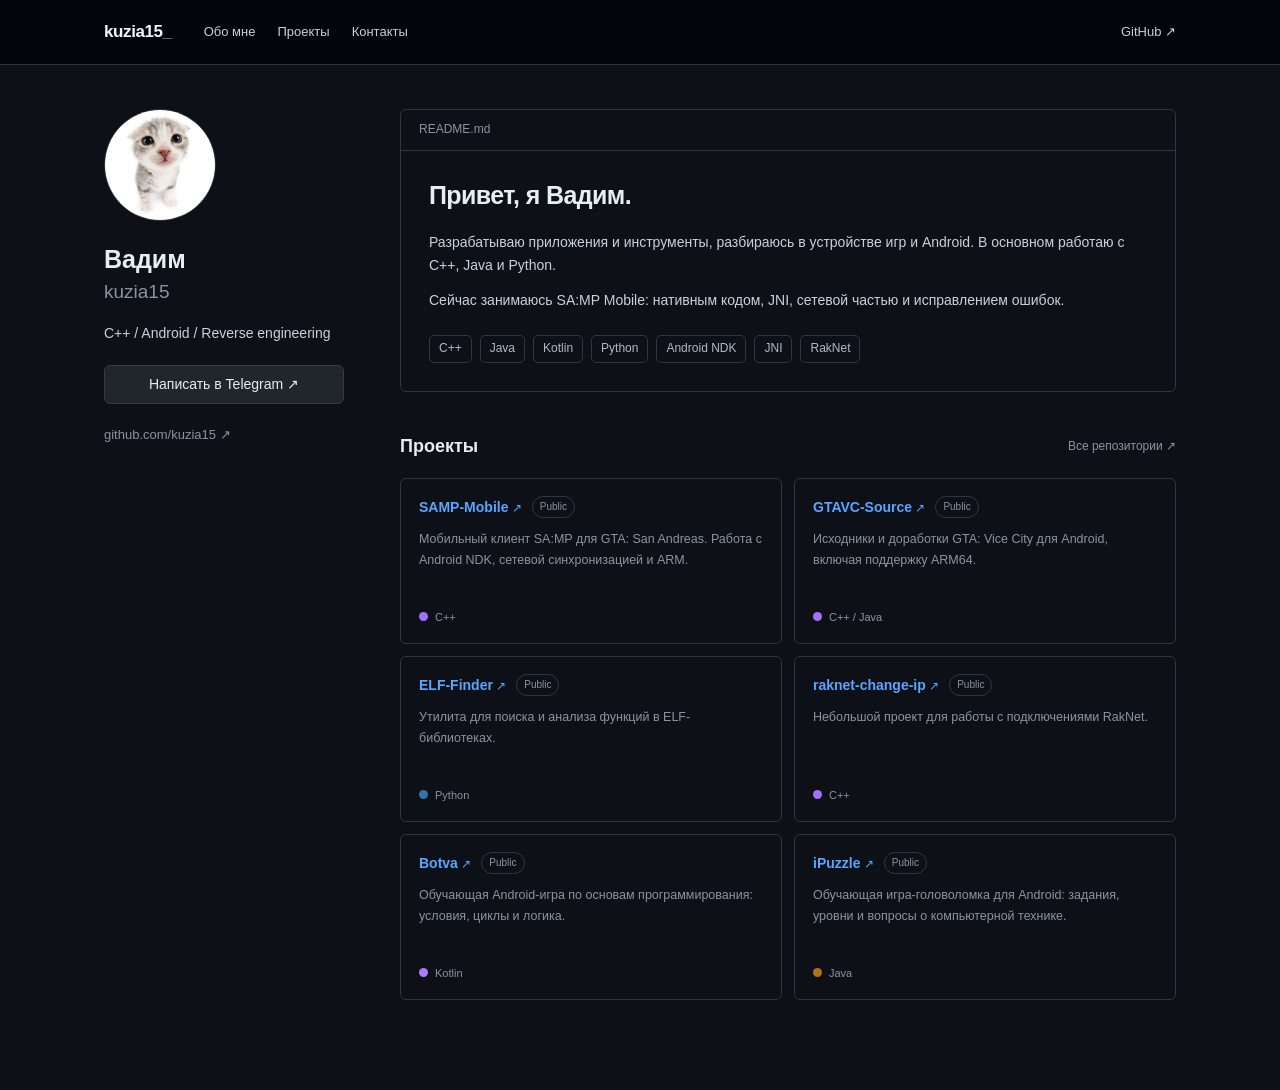
==== commit b68fa882: "Remove contacts section and footer from index.html Removed the contacts section and footer from the " ====
--- a/index.html
+++ b/index.html
@@ -7,7 +7,7 @@
   <meta name="description" content="kuzia15 — разработка, Android, C++ и реверс-инжиниринг.">
   <title>kuzia15 — разработчик</title>
   <link rel="icon" href="./favicon.svg" type="image/svg+xml">
-  <link rel="stylesheet" href="./style.css?v=7">
+  <link rel="stylesheet" href="./style.css?v=8">
 </head>
 <body>
   <header class="site-header">
@@ -71,14 +71,4 @@
   <p>Обучающая игра-головоломка для Android: задания, уровни и вопросы о компьютерной технике.</p>
   <span class="language"><span class="dot"></span>Java</span>
 </article>
-        </div>
-      </section>
-      <section id="contacts" class="contacts">
-        <h2>Контакты</h2>
-        <p>По вопросам проектов — <a href="https://t.me/kuzia15" target="_blank" rel="noopener noreferrer">Telegram @kuzia15 ↗</a></p>
-      </section>
-    </div>
-  </main>
-  <footer class="footer"><span>© 2026 kuzia15</span><a href="#top">Наверх ↑</a></footer>
-</body>
-</html>+</html>
--- a/style.css
+++ b/style.css
@@ -1 +1,7 @@
-*{box-sizing:border-box}html{scroll-behavior:smooth;scroll-padding-top:85px}body{margin:0;background:#0d1117;color:#e6edf3;font:14px/1.65 -apple-system,BlinkMacSystemFont,"Segoe UI",Arial,sans-serif}a{color:#58a6ff;text-decoration:none}a:hover{text-decoration:underline}a:focus-visible{outline:2px solid #58a6ff;outline-offset:4px;border-radius:3px}.site-header{background:#010409;border-bottom:1px solid #30363d}.header-inner{max-width:1120px;margin:auto;min-height:64px;padding:0 24px;display:flex;align-items:center;gap:32px}.brand{font-size:17px;font-weight:650;color:#f0f6fc;letter-spacing:-.4px}.brand:hover{text-decoration:none}.brand-cursor{color:#8b949e}.site-header nav{display:flex;gap:22px}.site-header nav a{color:#c9d1d9;font-size:13px}.github-link{margin-left:auto;color:#c9d1d9;font-size:13px}.page{max-width:1120px;margin:0 auto;padding:44px 24px 90px;display:grid;grid-template-columns:240px minmax(0,1fr);gap:56px}.profile{min-width:0}.avatar{width:112px;height:112px;object-fit:cover;border-radius:50%;border:1px solid #30363d;background:#161b22}.profile h1{margin:16px 0 0;font-size:25px;line-height:1.25;font-weight:600}.username{margin:1px 0 14px;font-size:19px;color:#8b949e}.profile-description{color:#c9d1d9;margin:0 0 20px}.contact-button{display:block;text-align:center;background:#21262d;border:1px solid #363b42;border-radius:6px;padding:7px 12px;color:#e6edf3;font-weight:500}.contact-button:hover{background:#30363d;text-decoration:none}.profile-links{margin-top:20px;font-size:13px;overflow-wrap:anywhere}.profile-links a{color:#8b949e}.content{min-width:0}.about{border:1px solid #30363d;border-radius:6px;padding:24px 28px 28px}.eyebrow{margin:-24px -28px 24px;padding:10px 18px;border-bottom:1px solid #30363d;color:#8b949e;font-size:12px}.about h2{font-size:25px;font-weight:600;letter-spacing:-.6px;margin:0 0 15px}.about p:not(.eyebrow){color:#c9d1d9;margin:0 0 12px}.skills{display:flex;flex-wrap:wrap;gap:8px;margin-top:23px}.skills span{border:1px solid #30363d;border-radius:5px;padding:3px 9px;color:#b1bac4;font-size:12px}.projects-section{margin-top:40px}.section-title{display:flex;align-items:center;justify-content:space-between;gap:12px;margin-bottom:16px}.section-title h2,.contacts h2{font-size:18px;font-weight:600;margin:0}.section-title>a{font-size:12px;color:#8b949e}.projects-grid{display:grid;grid-template-columns:repeat(2,minmax(0,1fr));gap:12px}.project{border:1px solid #30363d;border-radius:6px;padding:17px 18px;min-height:166px;display:flex;flex-direction:column}.project-top{display:flex;align-items:center;gap:10px;flex-wrap:wrap}.project-top>a{font-weight:600;font-size:14px;overflow-wrap:anywhere}.project-top>a span{font-weight:400;font-size:12px}.visibility{border:1px solid #30363d;border-radius:999px;padding:0 7px;font-size:10px;color:#8b949e;line-height:20px}.project p{font-size:12.5px;line-height:1.65;color:#8b949e;margin:10px 0 20px;flex:1}.language{display:flex;align-items:center;gap:7px;font-size:11px;color:#8b949e}.dot{height:9px;width:9px;border-radius:50%;background:#a371f7}.project:nth-child(3) .dot{background:#3572a5}.project:nth-child(5) .dot{background:#a97bff}.project:nth-child(6) .dot{background:#b07219}.contacts{border-top:1px solid #30363d;margin-top:40px;padding-top:24px}.contacts p{color:#8b949e}.footer{max-width:1120px;margin:0 auto;border-top:1px solid #21262d;padding:24px;display:flex;justify-content:space-between;color:#6e7681;font-size:12px}.footer a{color:#8b949e}@media(max-width:850px){.page{gap:30px;grid-template-columns:200px minmax(0,1fr)}.projects-grid{grid-template-columns:1fr}.project{min-height:135px}}@media(max-width:620px){.header-inner{padding:0 18px;gap:16px;min-height:58px;flex-wrap:wrap}.site-header nav{gap:14px;order:3;width:100%;padding-bottom:12px}.site-header nav a{font-size:12px}.github-link{font-size:12px}.page{display:block;padding:28px 18px 64px}.profile{display:grid;grid-template-columns:72px 1fr;column-gap:16px;align-items:start;margin-bottom:30px}.avatar{width:72px;height:72px;grid-row:span 3}.profile h1{font-size:22px;margin:0}.username{font-size:15px;margin:0}.profile-description{font-size:12px;margin:3px 0 0}.contact-button,.profile-links{grid-column:1/-1}.contact-button{margin-top:18px}.profile-links{margin-top:10px}.about{padding:18px}.eyebrow{margin:-18px -18px 18px}.about h2{font-size:22px}.projects-section{margin-top:30px}.projects-grid{grid-template-columns:1fr}.footer{padding:18px}}@media(prefers-reduced-motion:reduce){html{scroll-behavior:auto}}+*{box-sizing:border-box}html{scroll-behavior:smooth;scroll-padding-top:85px}body{margin:0;background:#0d1117;color:#e6edf3;font:14px/1.65 -apple-system,BlinkMacSystemFont,"Segoe UI",Arial,sans-serif}a{color:#58a6ff;text-decoration:none}a:hover{text-decoration:underline}a:focus-visible{outline:2px solid #58a6ff;outline-offset:4px;border-radius:3px}.site-header{background:#010409;border-bottom:1px solid #30363d}.header-inner{max-width:1120px;margin:auto;min-height:64px;padding:0 24px;display:flex;align-items:center;gap:32px}.brand{font-size:17px;font-weight:650;color:#f0f6fc;letter-spacing:-.4px}.brand:hover{text-decoration:none}.brand-cursor{color:#8b949e}.site-header nav{display:flex;gap:22px}.site-header nav a{color:#c9d1d9;font-size:13px}.github-link{margin-left:auto;color:#c9d1d9;font-size:13px}.page{max-width:1120px;margin:0 auto;padding:44px 24px 90px;display:grid;grid-template-columns:240px minmax(0,1fr);gap:56px}.profile{min-width:0}.avatar{width:112px;height:112px;object-fit:cover;border-radius:50%;border:1px solid #30363d;background:#161b22}.profile h1{margin:16px 0 0;font-size:25px;line-height:1.25;font-weight:600}.username{margin:1px 0 14px;font-size:19px;color:#8b949e}.profile-description{color:#c9d1d9;margin:0 0 20px}.contact-button{display:block;text-align:center;background:#21262d;border:1px solid #363b42;border-radius:6px;padding:7px 12px;color:#e6edf3;font-weight:500}.contact-button:hover{background:#30363d;text-decoration:none}.profile-links{margin-top:20px;font-size:13px;overflow-wrap:anywhere}.profile-links a{color:#8b949e}.content{min-width:0}.about{border:1px solid #30363d;border-radius:6px;padding:24px 28px 28px}.eyebrow{margin:-24px -28px 24px;padding:10px 18px;border-bottom:1px solid #30363d;color:#8b949e;font-size:12px}.about h2{font-size:25px;font-weight:600;letter-spacing:-.6px;margin:0 0 15px}.about p:not(.eyebrow){color:#c9d1d9;margin:0 0 12px}.skills{display:flex;flex-wrap:wrap;gap:8px;margin-top:23px}.skills span{border:1px solid #30363d;border-radius:5px;padding:3px 9px;color:#b1bac4;font-size:12px}.projects-section{margin-top:40px}.section-title{display:flex;align-items:center;justify-content:space-between;gap:12px;margin-bottom:16px}.section-title h2,.contacts h2{font-size:18px;font-weight:600;margin:0}.section-title>a{font-size:12px;color:#8b949e}.projects-grid{display:grid;grid-template-columns:repeat(2,minmax(0,1fr));gap:12px}.project{border:1px solid #30363d;border-radius:6px;padding:17px 18px;min-height:166px;display:flex;flex-direction:column}.project-top{display:flex;align-items:center;gap:10px;flex-wrap:wrap}.project-top>a{font-weight:600;font-size:14px;overflow-wrap:anywhere}.project-top>a span{font-weight:400;font-size:12px}.visibility{border:1px solid #30363d;border-radius:999px;padding:0 7px;font-size:10px;color:#8b949e;line-height:20px}.project p{font-size:12.5px;line-height:1.65;color:#8b949e;margin:10px 0 20px;flex:1}.language{display:flex;align-items:center;gap:7px;font-size:11px;color:#8b949e}.dot{height:9px;width:9px;border-radius:50%;background:#a371f7}.project:nth-child(3) .dot{background:#3572a5}.project:nth-child(5) .dot{background:#a97bff}.project:nth-child(6) .dot{background:#b07219}.contacts{border-top:1px solid #30363d;margin-top:40px;padding-top:24px}.contacts p{color:#8b949e}.footer{max-width:1120px;margin:0 auto;border-top:1px solid #21262d;padding:24px;display:flex;justify-content:space-between;color:#6e7681;font-size:12px}.footer a{color:#8b949e}@media(max-width:850px){.page{gap:30px;grid-template-columns:200px minmax(0,1fr)}.projects-grid{grid-template-columns:1fr}.project{min-height:135px}}@media(max-width:620px){.header-inner{padding:0 18px;gap:16px;min-height:58px;flex-wrap:wrap}.site-header nav{gap:14px;order:3;width:100%;padding-bottom:12px}.site-header nav a{font-size:12px}.github-link{font-size:12px}.page{display:block;padding:28px 18px 64px}.profile{display:grid;grid-template-columns:72px 1fr;column-gap:16px;align-items:start;margin-bottom:30px}.avatar{width:72px;height:72px;grid-row:span 3}.profile h1{font-size:22px;margin:0}.username{font-size:15px;margin:0}.profile-description{font-size:12px;margin:3px 0 0}.contact-button,.profile-links{grid-column:1/-1}.contact-button{margin-top:18px}.profile-links{margin-top:10px}.about{padding:18px}.eyebrow{margin:-18px -18px 18px}.about h2{font-size:22px}.projects-section{margin-top:30px}.projects-grid{grid-template-columns:1fr}.footer{padding:18px}}@media(prefers-reduced-motion:reduce){html{scroll-behavior:auto}}
+/* Mobile-first layout safeguards */
+html,body{width:100%;max-width:100%;overflow-x:clip}
+.page,.content,.projects-section,.projects-grid,.project,.project-top{min-width:0}
+.project-top>a{min-width:0;overflow-wrap:normal;word-break:normal}
+@media(max-width:850px){.page{grid-template-columns:minmax(0,1fr);gap:26px}.profile{display:grid;grid-template-columns:88px minmax(0,1fr);gap:0 16px;align-items:center}.avatar{width:88px;height:88px;grid-row:span 3}.profile h1{margin:0}.username{margin:0}.profile-description{margin:0}.contact-button,.profile-links{grid-column:1/-1}.contact-button{margin-top:18px}.projects-grid{grid-template-columns:repeat(2,minmax(0,1fr))}}
+@media(max-width:620px){.page{padding:24px 16px 56px}.projects-grid{grid-template-columns:minmax(0,1fr)}.project{min-height:unset}.site-header nav{overflow-x:auto;white-space:nowrap}.header-inner{gap:10px}.about{padding:16px}.eyebrow{margin:-16px -16px 16px}.project-top>a{overflow-wrap:anywhere}}
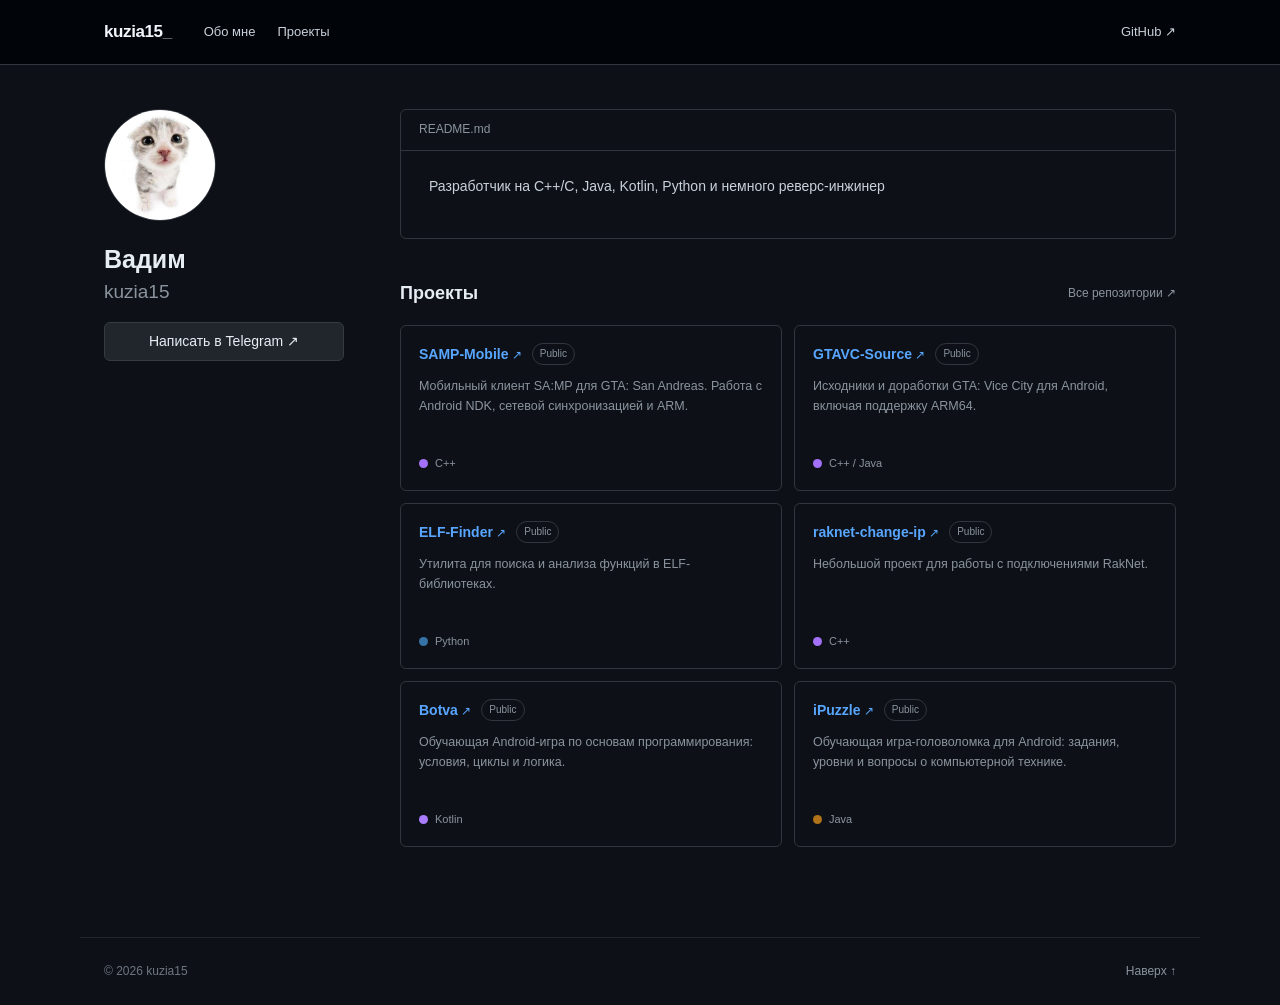
==== commit bc5da25a: "Add files via upload" ====
--- a/index.html
+++ b/index.html
@@ -1,74 +1,82 @@
-<!doctype html>
+<!DOCTYPE html>
+
 <html lang="ru">
 <head>
-  <meta charset="utf-8">
-  <meta name="viewport" content="width=device-width, initial-scale=1">
-  <meta name="theme-color" content="#0d1117">
-  <meta name="description" content="kuzia15 — разработка, Android, C++ и реверс-инжиниринг.">
-  <title>kuzia15 — разработчик</title>
-  <link rel="icon" href="./favicon.svg" type="image/svg+xml">
-  <link rel="stylesheet" href="./style.css?v=8">
+<meta charset="utf-8"/>
+<meta content="width=device-width, initial-scale=1" name="viewport"/>
+<meta content="#0d1117" name="theme-color"/>
+<meta content="kuzia15 — разработка, Android, C++ и реверс-инжиниринг." name="description"/>
+<title>kuzia15 — разработчик</title>
+<link href="./favicon.svg" rel="icon" type="image/svg+xml"/>
+<link href="./style.css?v=9" rel="stylesheet"/>
 </head>
 <body>
-  <header class="site-header">
-    <div class="header-inner">
-      <a class="brand" href="#top">kuzia15<span class="brand-cursor">_</span></a>
-      <nav aria-label="Основная навигация">
-        <a href="#about">Обо мне</a>
-        <a href="#projects">Проекты</a>
-        <a href="#contacts">Контакты</a>
-      </nav>
-      <a class="github-link" href="https://github.com/kuzia15" target="_blank" rel="noopener noreferrer">GitHub ↗</a>
-    </div>
-  </header>
-  <main id="top" class="page">
-    <aside class="profile">
-      <img class="avatar" src="./favicon.svg" alt="Аватар kuzia15" width="112" height="112">
-      <h1>Вадим</h1>
-      <p class="username">kuzia15</p>
-      <p class="profile-description">C++ / Android / Reverse engineering</p>
-      <a class="contact-button" href="https://t.me/kuzia15" target="_blank" rel="noopener noreferrer">Написать в Telegram ↗</a>
-      <div class="profile-links"><a href="https://github.com/kuzia15" target="_blank" rel="noopener noreferrer">github.com/kuzia15 ↗</a></div>
-    </aside>
-    <div class="content">
-      <section id="about" class="about">
-        <p class="eyebrow">README.md</p>
-        <h2>Привет, я Вадим.</h2>
-        <p>Разрабатываю приложения и инструменты, разбираюсь в устройстве игр и Android. В основном работаю с C++, Java и Python.</p>
-        <p>Сейчас занимаюсь SA:MP Mobile: нативным кодом, JNI, сетевой частью и исправлением ошибок.</p>
-        <div class="skills" aria-label="Технологии"><span>C++</span><span>Java</span><span>Kotlin</span><span>Python</span><span>Android NDK</span><span>JNI</span><span>RakNet</span></div>
-      </section>
-      <section id="projects" class="projects-section">
-        <div class="section-title"><h2>Проекты</h2><a href="https://github.com/kuzia15?tab=repositories" target="_blank" rel="noopener noreferrer">Все репозитории ↗</a></div>
-        <div class="projects-grid">
-          <article class="project">
-  <div class="project-top"><a href="https://github.com/kuzia15/SAMP-Mobile" target="_blank" rel="noopener noreferrer">SAMP-Mobile<span aria-hidden="true"> ↗</span></a><span class="visibility">Public</span></div>
-  <p>Мобильный клиент SA:MP для GTA: San Andreas. Работа с Android NDK, сетевой синхронизацией и ARM.</p>
-  <span class="language"><span class="dot"></span>C++</span>
+<header class="site-header">
+<div class="header-inner">
+<a class="brand" href="#top">kuzia15<span class="brand-cursor">_</span></a>
+<nav aria-label="Основная навигация">
+<a href="#about">Обо мне</a>
+<a href="#projects">Проекты</a>
+
+</nav>
+<a class="github-link" href="https://github.com/kuzia15" rel="noopener noreferrer" target="_blank">GitHub ↗</a>
+</div>
+</header>
+<main class="page" id="top">
+<aside class="profile">
+<img alt="Аватар kuzia15" class="avatar" height="112" src="./favicon.svg" width="112"/>
+<h1>Вадим</h1>
+<p class="username">kuzia15</p>
+
+<a class="contact-button" href="https://t.me/kuzia15" rel="noopener noreferrer" target="_blank">Написать в Telegram ↗</a>
+
+</aside>
+<div class="content">
+<section class="about" id="about">
+<p class="eyebrow">README.md</p>
+
+
+
+
+<p>Разработчик на C++/C, Java, Kotlin, Python и немного реверс-инжинер</p></section>
+<section class="projects-section" id="projects">
+<div class="section-title"><h2>Проекты</h2><a href="https://github.com/kuzia15?tab=repositories" rel="noopener noreferrer" target="_blank">Все репозитории ↗</a></div>
+<div class="projects-grid">
+<article class="project">
+<div class="project-top"><a href="https://github.com/kuzia15/SAMP-Mobile" rel="noopener noreferrer" target="_blank">SAMP-Mobile<span aria-hidden="true"> ↗</span></a><span class="visibility">Public</span></div>
+<p>Мобильный клиент SA:MP для GTA: San Andreas. Работа с Android NDK, сетевой синхронизацией и ARM.</p>
+<span class="language"><span class="dot"></span>C++</span>
 </article>
 <article class="project">
-  <div class="project-top"><a href="https://github.com/kuzia15/GTAVC-Source" target="_blank" rel="noopener noreferrer">GTAVC-Source<span aria-hidden="true"> ↗</span></a><span class="visibility">Public</span></div>
-  <p>Исходники и доработки GTA: Vice City для Android, включая поддержку ARM64.</p>
-  <span class="language"><span class="dot"></span>C++ / Java</span>
+<div class="project-top"><a href="https://github.com/kuzia15/GTAVC-Source" rel="noopener noreferrer" target="_blank">GTAVC-Source<span aria-hidden="true"> ↗</span></a><span class="visibility">Public</span></div>
+<p>Исходники и доработки GTA: Vice City для Android, включая поддержку ARM64.</p>
+<span class="language"><span class="dot"></span>C++ / Java</span>
 </article>
 <article class="project">
-  <div class="project-top"><a href="https://github.com/kuzia15/ELF-Finder" target="_blank" rel="noopener noreferrer">ELF-Finder<span aria-hidden="true"> ↗</span></a><span class="visibility">Public</span></div>
-  <p>Утилита для поиска и анализа функций в ELF-библиотеках.</p>
-  <span class="language"><span class="dot"></span>Python</span>
+<div class="project-top"><a href="https://github.com/kuzia15/ELF-Finder" rel="noopener noreferrer" target="_blank">ELF-Finder<span aria-hidden="true"> ↗</span></a><span class="visibility">Public</span></div>
+<p>Утилита для поиска и анализа функций в ELF-библиотеках.</p>
+<span class="language"><span class="dot"></span>Python</span>
 </article>
 <article class="project">
-  <div class="project-top"><a href="https://github.com/kuzia15/raknet-change-ip" target="_blank" rel="noopener noreferrer">raknet-change-ip<span aria-hidden="true"> ↗</span></a><span class="visibility">Public</span></div>
-  <p>Небольшой проект для работы с подключениями RakNet.</p>
-  <span class="language"><span class="dot"></span>C++</span>
+<div class="project-top"><a href="https://github.com/kuzia15/raknet-change-ip" rel="noopener noreferrer" target="_blank">raknet-change-ip<span aria-hidden="true"> ↗</span></a><span class="visibility">Public</span></div>
+<p>Небольшой проект для работы с подключениями RakNet.</p>
+<span class="language"><span class="dot"></span>C++</span>
 </article>
 <article class="project">
-  <div class="project-top"><a href="https://github.com/kuzia15/Botva" target="_blank" rel="noopener noreferrer">Botva<span aria-hidden="true"> ↗</span></a><span class="visibility">Public</span></div>
-  <p>Обучающая Android-игра по основам программирования: условия, циклы и логика.</p>
-  <span class="language"><span class="dot"></span>Kotlin</span>
+<div class="project-top"><a href="https://github.com/kuzia15/Botva" rel="noopener noreferrer" target="_blank">Botva<span aria-hidden="true"> ↗</span></a><span class="visibility">Public</span></div>
+<p>Обучающая Android-игра по основам программирования: условия, циклы и логика.</p>
+<span class="language"><span class="dot"></span>Kotlin</span>
 </article>
 <article class="project">
-  <div class="project-top"><a href="https://github.com/kuzia15/iPuzzle" target="_blank" rel="noopener noreferrer">iPuzzle<span aria-hidden="true"> ↗</span></a><span class="visibility">Public</span></div>
-  <p>Обучающая игра-головоломка для Android: задания, уровни и вопросы о компьютерной технике.</p>
-  <span class="language"><span class="dot"></span>Java</span>
+<div class="project-top"><a href="https://github.com/kuzia15/iPuzzle" rel="noopener noreferrer" target="_blank">iPuzzle<span aria-hidden="true"> ↗</span></a><span class="visibility">Public</span></div>
+<p>Обучающая игра-головоломка для Android: задания, уровни и вопросы о компьютерной технике.</p>
+<span class="language"><span class="dot"></span>Java</span>
 </article>
-</html>
+</div>
+</section>
+
+</div>
+</main>
+<footer class="footer"><span>© 2026 kuzia15</span><a href="#top">Наверх ↑</a></footer>
+</body>
+</html>
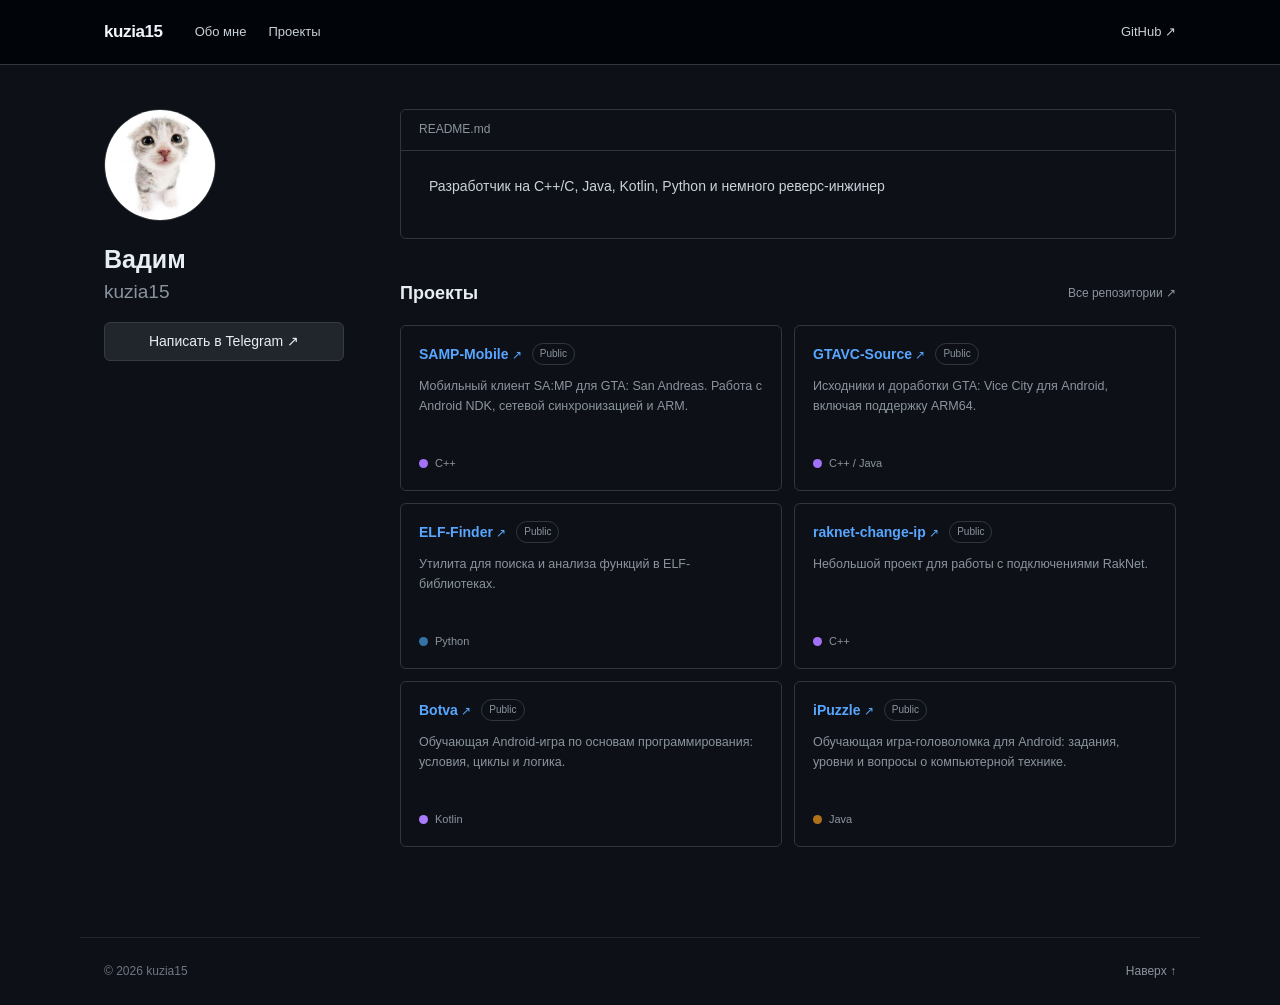
==== commit 24bc3aa3: "Fix brand link in header of index.html" ====
--- a/index.html
+++ b/index.html
@@ -13,7 +13,7 @@
 <body>
 <header class="site-header">
 <div class="header-inner">
-<a class="brand" href="#top">kuzia15<span class="brand-cursor">_</span></a>
+<a class="brand" href="#top">kuzia15</a>
 <nav aria-label="Основная навигация">
 <a href="#about">Обо мне</a>
 <a href="#projects">Проекты</a>
@@ -79,4 +79,4 @@
 </main>
 <footer class="footer"><span>© 2026 kuzia15</span><a href="#top">Наверх ↑</a></footer>
 </body>
-</html>+</html>
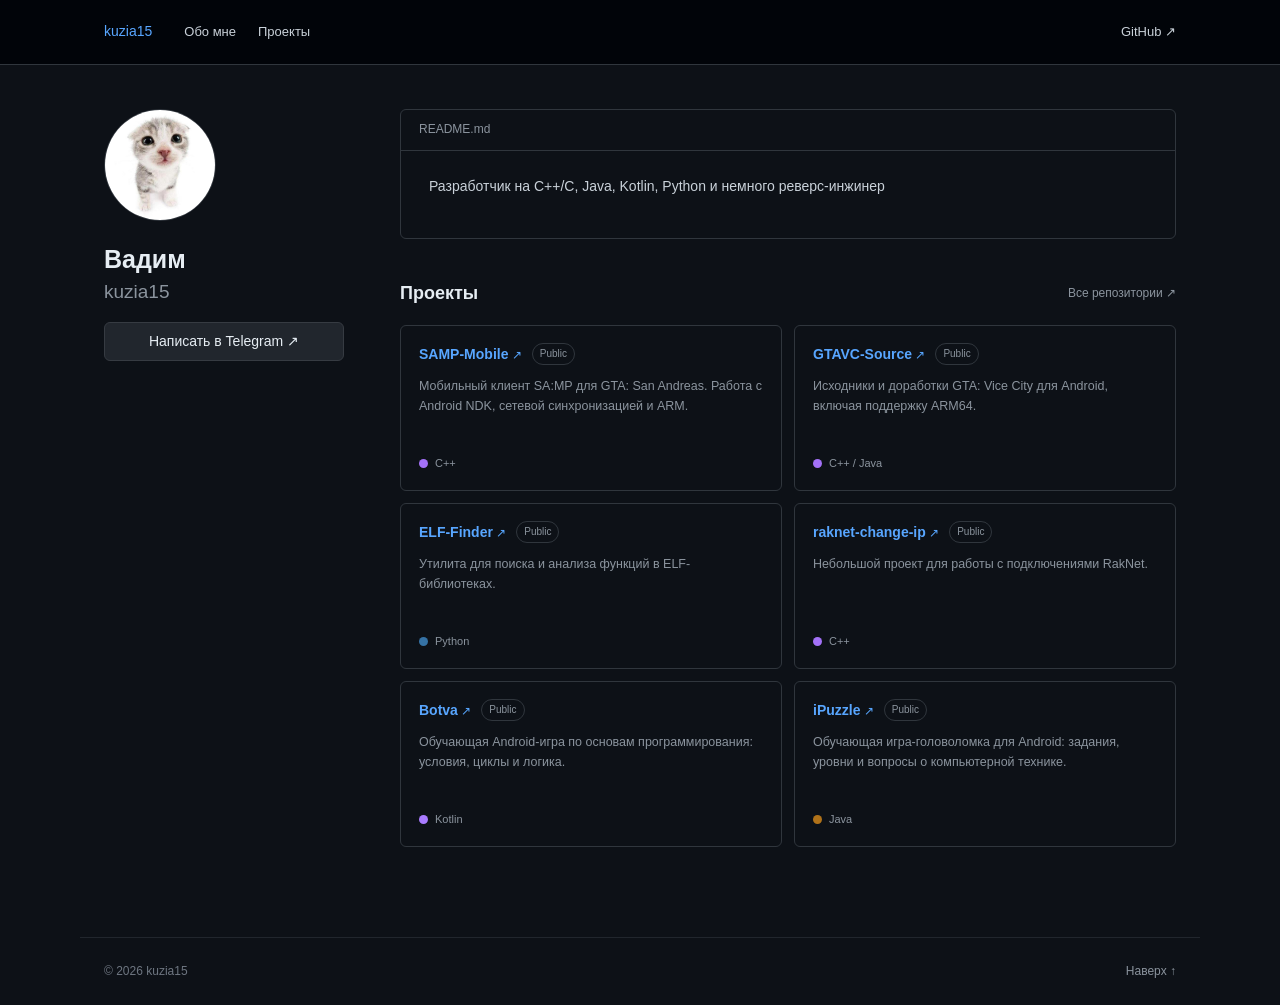
==== commit bd0f6a1e: "Change title from 'разработчик' to 'Hello, World!'" ====
--- a/index.html
+++ b/index.html
@@ -6,14 +6,14 @@
 <meta content="width=device-width, initial-scale=1" name="viewport"/>
 <meta content="#0d1117" name="theme-color"/>
 <meta content="kuzia15 — разработка, Android, C++ и реверс-инжиниринг." name="description"/>
-<title>kuzia15 — разработчик</title>
+<title>Hello, World!</title>
 <link href="./favicon.svg" rel="icon" type="image/svg+xml"/>
 <link href="./style.css?v=9" rel="stylesheet"/>
 </head>
 <body>
 <header class="site-header">
 <div class="header-inner">
-<a class="brand" href="#top">kuzia15</a>
+<a href="#top">kuzia15</a>
 <nav aria-label="Основная навигация">
 <a href="#about">Обо мне</a>
 <a href="#projects">Проекты</a>
